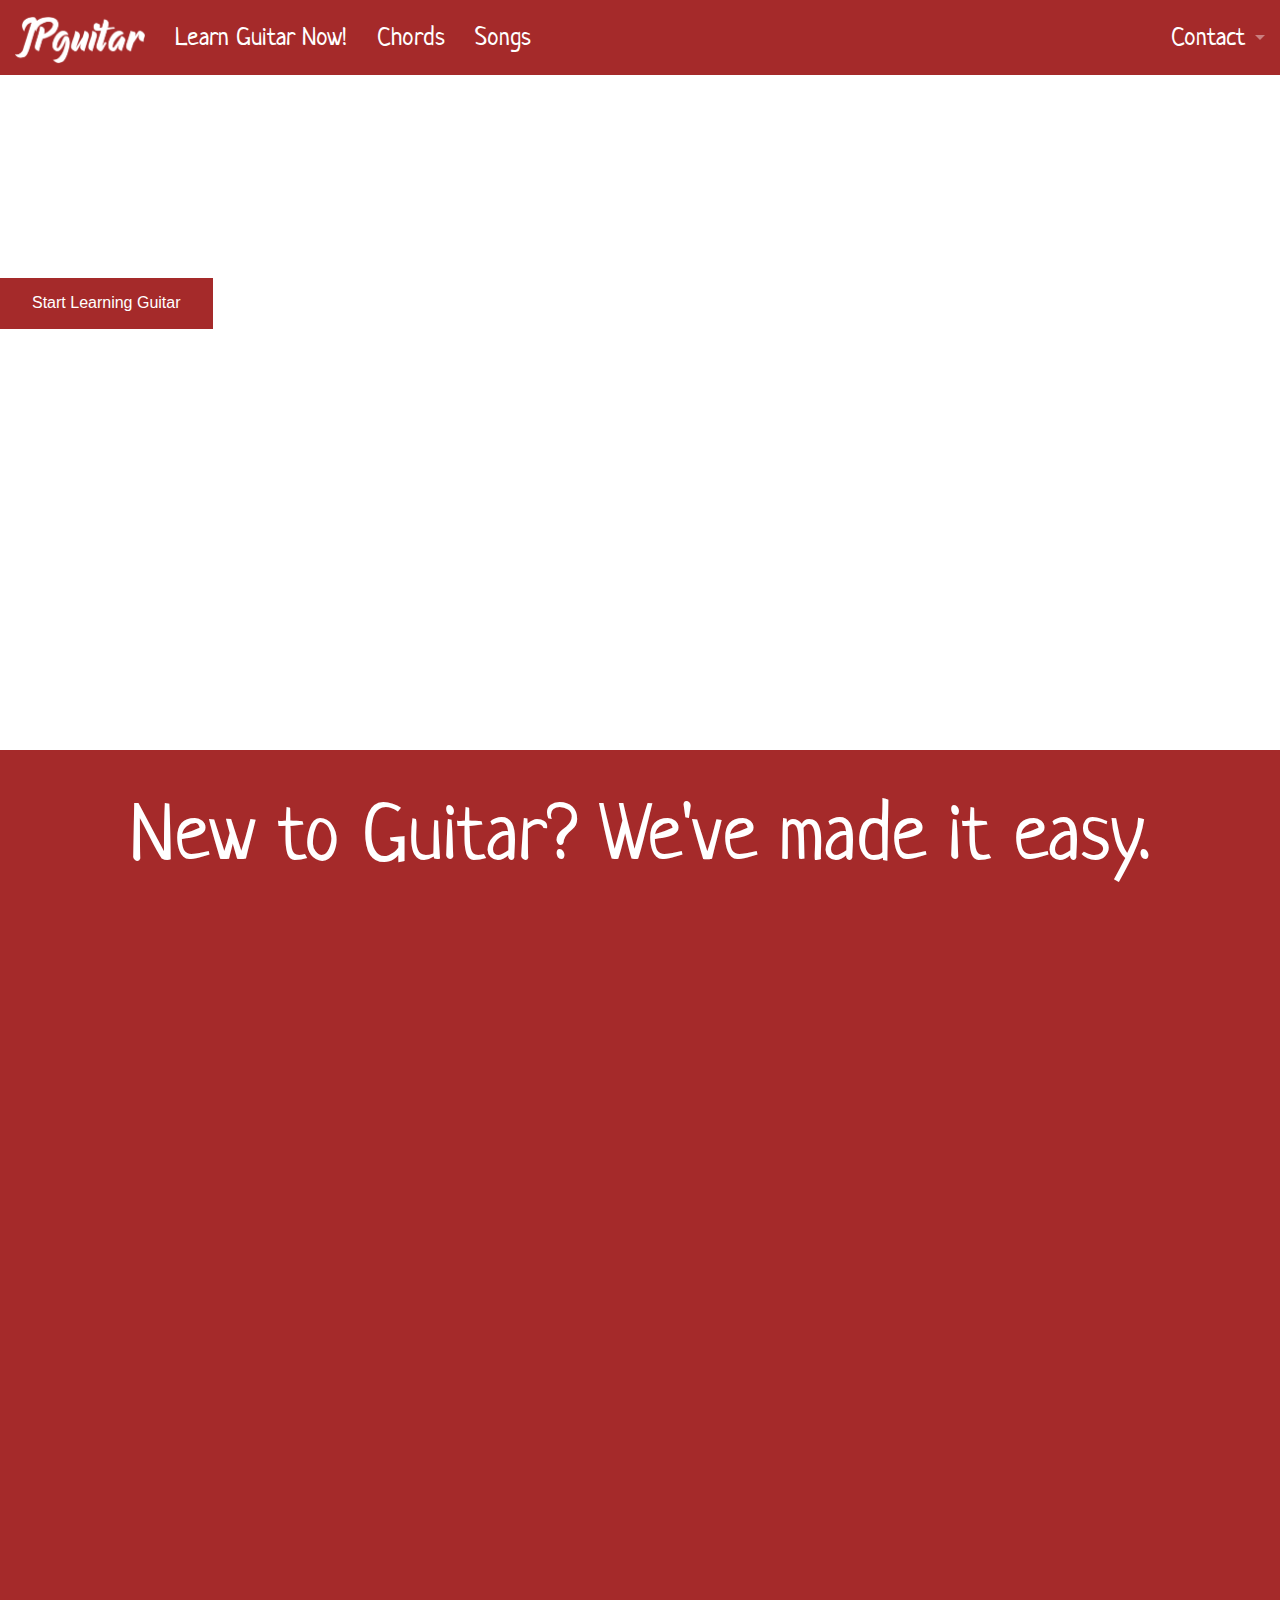
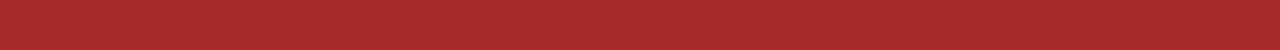
==== index.html @ 419f0e77 "New Changes to introduction page" ====
<html class="no-js" lang="en" dir="ltr" id="html">
   <head>

   <meta charset="utf-8" />
   <meta name="viewport" content="width=device-width, initial-scale=1.0" />

   <script src="js/vendor/modernizr.js"></script>
   <title>Learn Guitar!</title>
   <link href="https://fonts.googleapis.com/css?family=Amatic+SC|Neucha" rel="stylesheet">
   <link href="https://fonts.googleapis.com/css?family=Open+Sans" rel="stylesheet">

   <link rel="stylesheet" href="css/foundation.css" />
         <link rel="stylesheet" href="css/app.css">


</head>



<body id="body">

   <div id="bodyy">


      <div id="div3">

         <nav class="top-bar" data-topbar role="navigation" id="topbar1">
            <ul class="title-area">
               <li class="name">
                  <h1><a href="#" id="topleft"> <img  src="css/img/logo.png"> </a> </h1>
               </li>

               <li class="toggle-topbar menu-icon"><a href="#">
            
            <span></span></a></li>
            </ul>

            <section class="top-bar-section">
               <!-- Right Nav Section -->

               <ul class="right">
                  <li class="has-dropdown">
                     <a href="#" id="topbar1"> Contact </a>
                     <ul class="dropdown">
                        <li><a href="#">First link in dropdown</a></li>
                        <li><a href="#">Active link in dropdown</a></li>
                     </ul>
                  </li>
               </ul>


               <ul class="left">
                  <li class="toplink"><a href="#" id="topbar1" >Learn Guitar Now!</a></li>
                  <li><a href="#" id="topbar1">Chords</a></li>
                  <li><a href="#" id="topbar1">Songs</a></li>
                  <li><a href="#" id="topbar1"></a></li>

               </ul>
            </section>
         </nav>
      </div>

   </div>




   <div class="part1">
      
      <div id="learnmore" >
      <a  href="#guitarmadeasy" class="button" > Start Learning Guitar  </a>
            </div>

   </div>

   <div class="part2">
      
     
         
      <p class="p" id="guitarmadeasy">
      New to Guitar? We've made it easy.</p>
               

      
   </div>










   <script src="js/vendor/jquery.js"></script>
   <script src="js/foundation.min.js"></script>
   <script>
      $(document).foundation();
   </script>


</body>

</html>
---- css/app.css ----
html{
   scroll-behavior: smooth;
}

#body {

   /*   background-color: brown;*/
   /*   background-image:url("img/1.JPG");*/
   /*   background-size:cover;*/
}

#div1 {
   margin-top: 310px;
   margin-bottom: 200px;

}

#div2 {
   margin-top: 60px;
}

.div1 {}

.p {
   font-size: 500%;
   margin-left: 10%;
   margin-right: 10%;
   font-family: 'Neucha', cursive;
   text-align: center;
   color: white;
 

}


.p2 {
   font-size: 200%;
}

#topbar1 {
   /*   background-color:#600505;*/
   background-color: brown;
   font-family: 'Neucha', cursive;
   font-size: 160%;
   
}

#topbar1 a:hover{
   color:#ffd60a;
   transition-duration:0.3s;
}

.name {
   width: 160px;

   position: relative;
   bottom: 5;
}



#div3 {
   padding-bottom: 15px;
   padding-top: 15px;
   background-color: brown;

}


#img1 {
   margin-left: auto;
   margin-right: auto;
}

.part1 {
   background-image: url("img/1.JPG");
   height: 75%;
   width: 100%;
   background-size: cover;
   background-position: 0 -100;
}

.part2 {
   background-color: brown;
   height: 100%;
}

#newtoguitar{
     position: relative;
   top: 20%;
   
}

#guitarmadeasy{
   position:relative;
   top:2%;
}

#learnmore{
  
   position:relative;
   top:30%;
   margin-left:auto
   
   
   
}


.button{
   background-color:brown;
   transition-duration:0.3s;
   
   
   

   
}


/*
.button{
   -webkit-transition-duration: 0.3s;
  transition-duration: 0.4s;
   background-color:darkred;
   border-radius:200px;
   font-family: 'Neucha', cursive;
   font-size:150%;
   color:white;
   
}
.button:hover{
   background-color:black;
}
*/
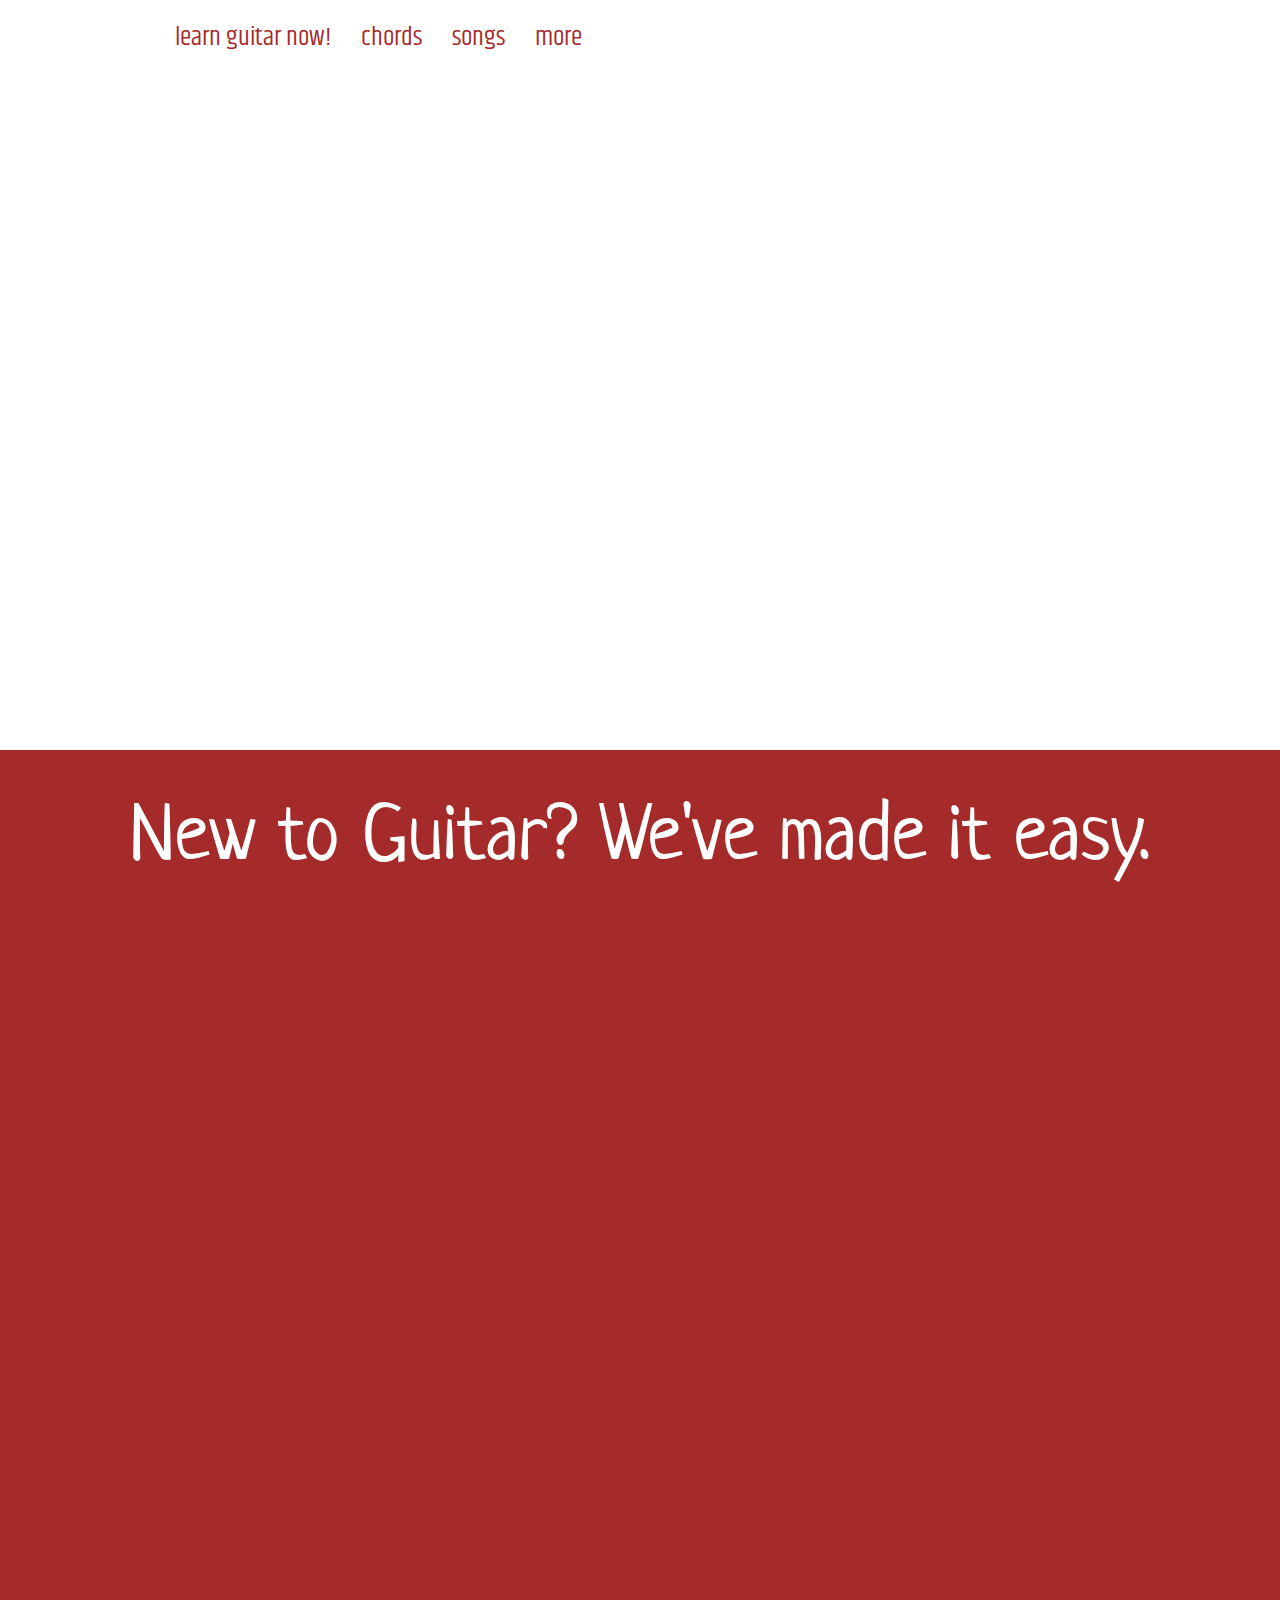
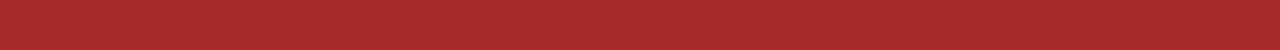
==== commit 54c3c97f: "Other New Changes to Introduction" ====
--- a/index.html
+++ b/index.html
@@ -11,7 +11,11 @@
 
    <link rel="stylesheet" href="css/foundation.css" />
          <link rel="stylesheet" href="css/app.css">
-
+       
+       <link href="https://fonts.googleapis.com/css?family=Righteous" rel="stylesheet">
+<link href="https://fonts.googleapis.com/css?family=Quattrocento+Sans" rel="stylesheet">
+       
+       <link href="https://fonts.googleapis.com/css?family=Khand" rel="stylesheet">
 
 </head>
 
@@ -38,22 +42,30 @@
             <section class="top-bar-section">
                <!-- Right Nav Section -->
 
+<!--
                <ul class="right">
                   <li class="has-dropdown">
-                     <a href="#" id="topbar1"> Contact </a>
+                     <a href="#" id="topbar1"> contact </a>
                      <ul class="dropdown">
                         <li><a href="#">First link in dropdown</a></li>
                         <li><a href="#">Active link in dropdown</a></li>
                      </ul>
                   </li>
                </ul>
+-->
 
 
                <ul class="left">
-                  <li class="toplink"><a href="#" id="topbar1" >Learn Guitar Now!</a></li>
-                  <li><a href="#" id="topbar1">Chords</a></li>
-                  <li><a href="#" id="topbar1">Songs</a></li>
-                  <li><a href="#" id="topbar1"></a></li>
+                  <li class="toplink"><a href="#" id="topbar1" >learn guitar now!</a></li>
+                  <li><a href="#" id="topbar1">chords</a></li>
+                  <li><a href="#" id="topbar1">songs</a></li>
+                   
+                  <li class="has-dropdown"><a href="#" id="topbar1"> more</a>
+                    <ul class="dropdown">
+                      <li><a href="#"> </a> </li>
+                      </ul>
+                   
+                   </li>
 
                </ul>
             </section>
@@ -68,8 +80,15 @@
    <div class="part1">
       
       <div id="learnmore" >
-      <a  href="#guitarmadeasy" class="button" > Start Learning Guitar  </a>
+          
+      <a  href="#guitarmadeasy" class="learningguitar" class="button" >       </a>
             </div>
+       
+    
+       
+       <div class="logo1">
+       <img src="css/img/logo.png">
+       </div>
 
    </div>
 
--- a/css/app.css
+++ b/css/app.css
@@ -1,4 +1,4 @@
-html{
+                                                                                                                                    html{
    scroll-behavior: smooth;
 }
 
@@ -39,10 +39,16 @@
 
 #topbar1 {
    /*   background-color:#600505;*/
-   background-color: brown;
-   font-family: 'Neucha', cursive;
+   background-color: white;
+/*   font-family: 'Neucha', cursive;*/
+/*    font-family: 'Righteous', cursive;*/
+/*    font-family: 'Righteous', cursive;*/
+/*    font-family: 'Quattrocento Sans', sans-serif;*/
+    font-family: 'Khand', sans-serif;
+    
    font-size: 160%;
-   
+    color:brown;
+   /* Michael was here */
 }
 
 #topbar1 a:hover{
@@ -62,7 +68,7 @@
 #div3 {
    padding-bottom: 15px;
    padding-top: 15px;
-   background-color: brown;
+   background-color: white;
 
 }
 
@@ -73,11 +79,11 @@
 }
 
 .part1 {
-   background-image: url("img/1.JPG");
+   background-image: url("img/IMG_6360.JPG");
    height: 75%;
    width: 100%;
    background-size: cover;
-   background-position: 0 -100;
+   background-position: 0 -200;
 }
 
 .part2 {
@@ -100,22 +106,27 @@
   
    position:relative;
    top:30%;
-   margin-left:auto
-   
-   
-   
+   margin-left:auto  
 }
 
 
 .button{
    background-color:brown;
    transition-duration:0.3s;
-   
-   
-   
+   }
 
-   
+.logo1{
+    width:30%;
+    margin-left:auto;
+    margin-right:auto;
+    position:relative;
+    top:20%;    
 }
+
+.part1{
+    background-color
+}
+    
 
 
 /*
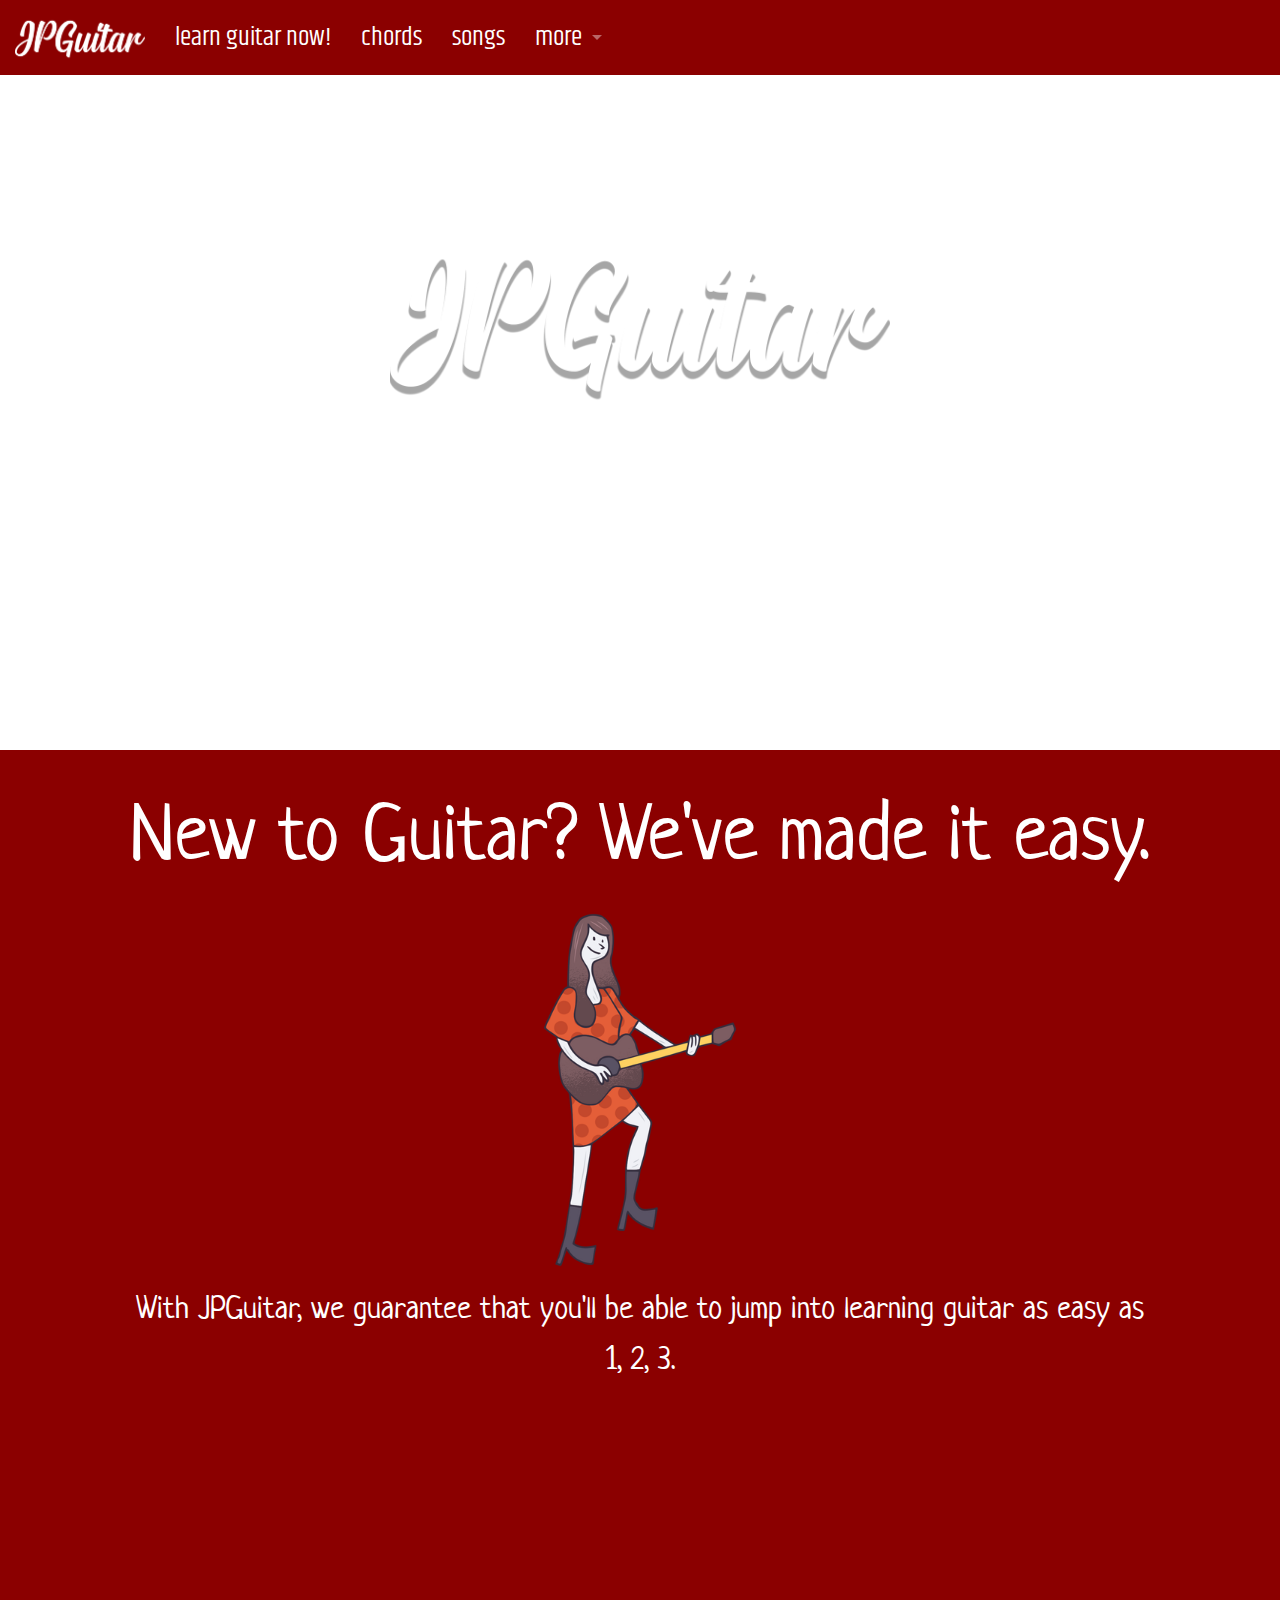
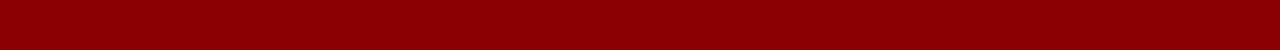
==== commit e92e498d: "More New Changes to Introduction" ====
--- a/index.html
+++ b/index.html
@@ -13,6 +13,7 @@
          <link rel="stylesheet" href="css/app.css">
        
        <link href="https://fonts.googleapis.com/css?family=Righteous" rel="stylesheet">
+       
 <link href="https://fonts.googleapis.com/css?family=Quattrocento+Sans" rel="stylesheet">
        
        <link href="https://fonts.googleapis.com/css?family=Khand" rel="stylesheet">
@@ -31,7 +32,7 @@
          <nav class="top-bar" data-topbar role="navigation" id="topbar1">
             <ul class="title-area">
                <li class="name">
-                  <h1><a href="#" id="topleft"> <img  src="css/img/logo.png"> </a> </h1>
+                  <h1><a href="#" id="topleft"> <img  src="css/img/logo2.png"> </a> </h1>
                </li>
 
                <li class="toggle-topbar menu-icon"><a href="#">
@@ -81,13 +82,11 @@
       
       <div id="learnmore" >
           
-      <a  href="#guitarmadeasy" class="learningguitar" class="button" >       </a>
-            </div>
-       
-    
+      <a  href="#guitarmadeasy" class="learningguitar" class="button" >    </a>
+            </div> 
        
        <div class="logo1">
-       <img src="css/img/logo.png">
+       <img src="css/img/logo-shadow.png">
        </div>
 
    </div>
@@ -98,9 +97,10 @@
          
       <p class="p" id="guitarmadeasy">
       New to Guitar? We've made it easy.</p>
+       
+      <img id="cartoonguitar"  src="css/img/cartoonguitar.png">
                
-
-      
+      <p class="p2"> With JPGuitar, we guarantee that you'll be able to jump into learning guitar as easy as 1, 2, 3. </p>
    </div>
 
 
--- a/css/app.css
+++ b/css/app.css
@@ -1,4 +1,4 @@
-                                                                                                                                    html{
+html{
    scroll-behavior: smooth;
 }
 
@@ -35,11 +35,17 @@
 
 .p2 {
    font-size: 200%;
+    margin-left:10%;
+    margin-right:10%;
+    text-align:center;
+    font-family:'Neucha', cursive;
+    color:white;
+    
 }
 
 #topbar1 {
    /*   background-color:#600505;*/
-   background-color: white;
+   background-color: darkred;
 /*   font-family: 'Neucha', cursive;*/
 /*    font-family: 'Righteous', cursive;*/
 /*    font-family: 'Righteous', cursive;*/
@@ -47,7 +53,7 @@
     font-family: 'Khand', sans-serif;
     
    font-size: 160%;
-    color:brown;
+    color:white;
    /* Michael was here */
 }
 
@@ -68,7 +74,7 @@
 #div3 {
    padding-bottom: 15px;
    padding-top: 15px;
-   background-color: white;
+   background-color: darkred;
 
 }
 
@@ -86,8 +92,8 @@
    background-position: 0 -200;
 }
 
-.part2 {
-   background-color: brown;
+.part2 {    
+   background-color: darkred;
    height: 100%;
 }
 
@@ -116,17 +122,18 @@
    }
 
 .logo1{
-    width:30%;
+    width:500px;
     margin-left:auto;
     margin-right:auto;
     position:relative;
     top:20%;    
 }
 
-.part1{
-    background-color
-}
-    
+#cartoonguitar{
+    width:30%;
+    display:block;
+    margin-left:auto;
+    margin-right:auto;
 
 
 /*
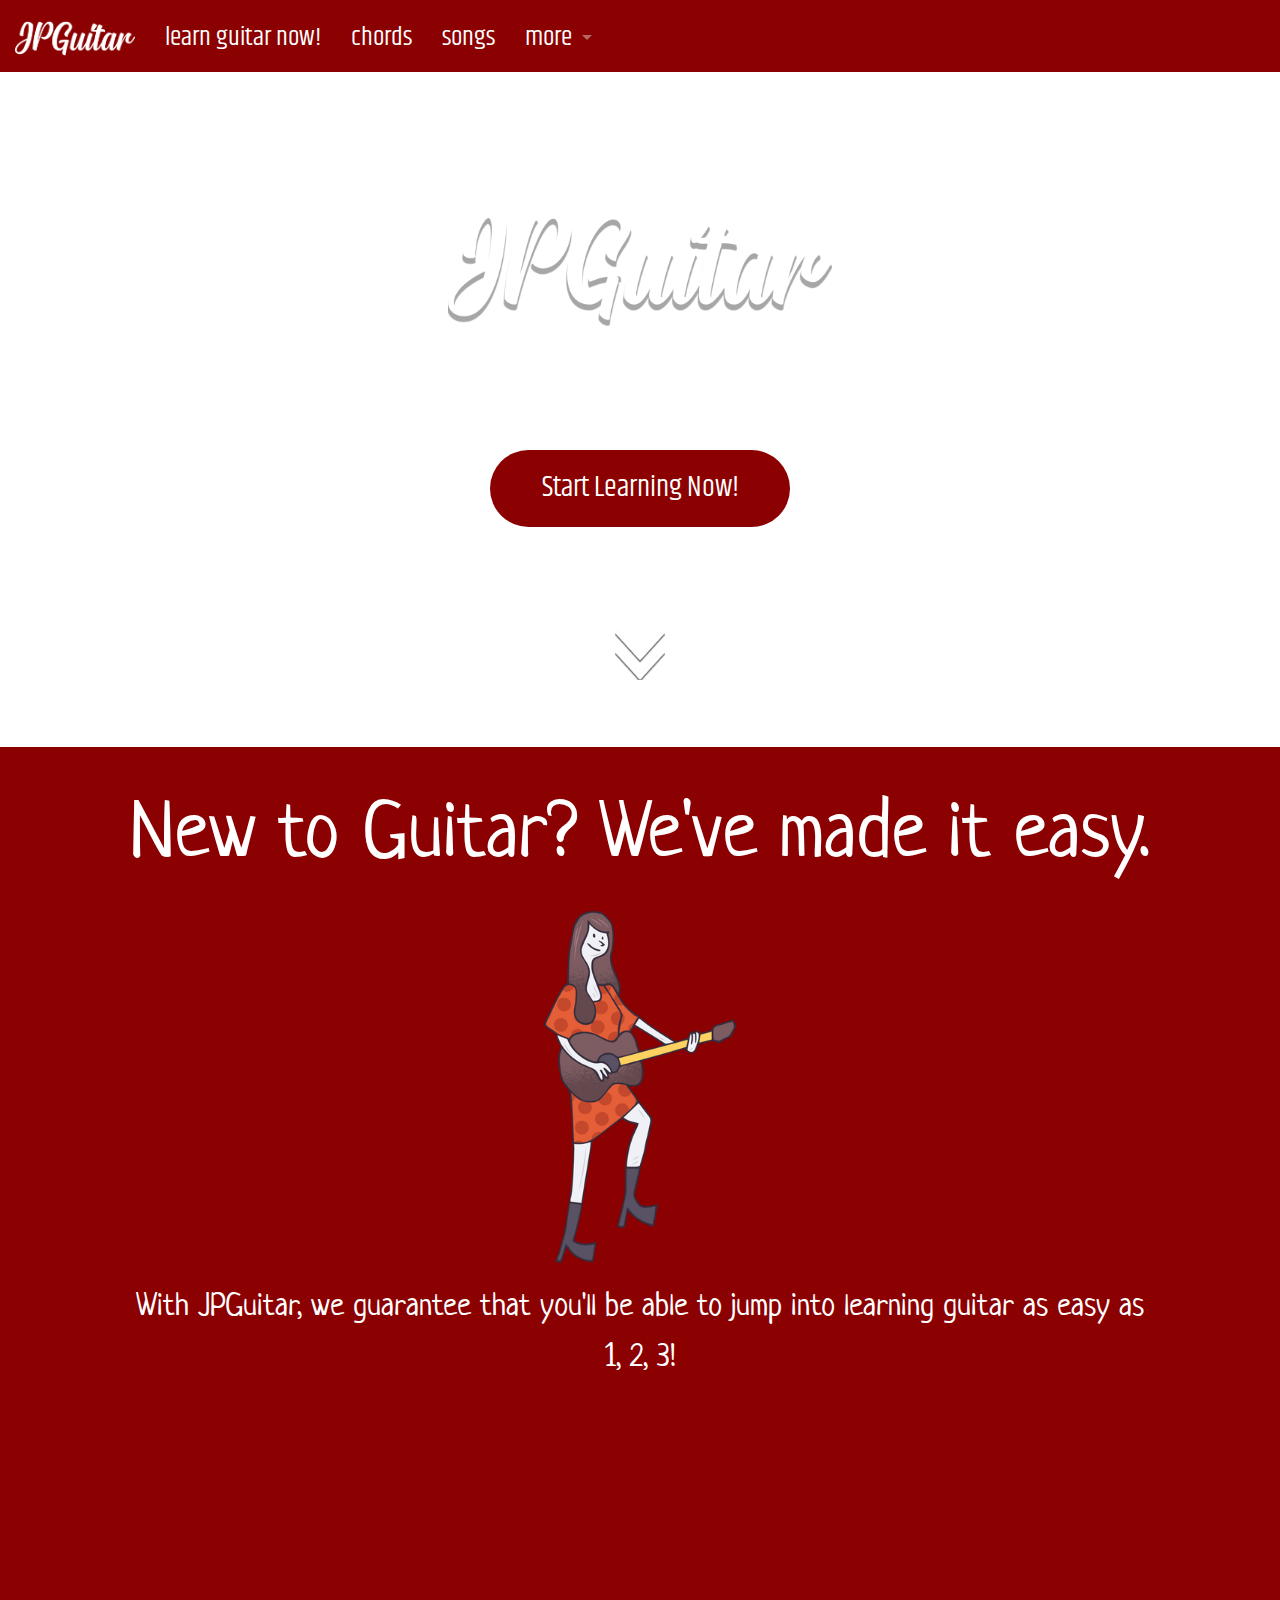
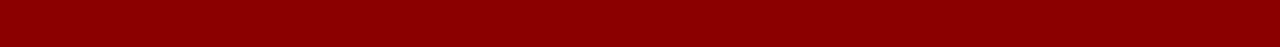
==== commit f7a75a16: "Added nice button. Broken Mobile." ====
--- a/index.html
+++ b/index.html
@@ -32,7 +32,7 @@
          <nav class="top-bar" data-topbar role="navigation" id="topbar1">
             <ul class="title-area">
                <li class="name">
-                  <h1><a href="#" id="topleft"> <img  src="css/img/logo2.png"> </a> </h1>
+                  <h1><a href="#" id="topleft"> <img src="css/img/logo2.png"> </a> </h1>
                </li>
 
                <li class="toggle-topbar menu-icon"><a href="#">
@@ -58,10 +58,10 @@
 
                <ul class="left">
                   <li class="toplink"><a href="#" id="topbar1" >learn guitar now!</a></li>
-                  <li><a href="#" id="topbar1">chords</a></li>
-                  <li><a href="#" id="topbar1">songs</a></li>
+                  <li class="toplink"> <a href="#" id="topbar1">chords</a></li>
+                  <li class="toplink"><a href="#" id="topbar1">songs</a></li>
                    
-                  <li class="has-dropdown"><a href="#" id="topbar1"> more</a>
+                  <li  class="has-dropdown" id="toplink" ><a href="#" id="topbar1"> more</a>
                     <ul class="dropdown">
                       <li><a href="#"> </a> </li>
                       </ul>
@@ -88,6 +88,13 @@
        <div class="logo1">
        <img src="css/img/logo-shadow.png">
        </div>
+      
+      <div> <a class="button" id="startlearning"> Start Learning Now! </a>
+         
+         <a href="#guitarmadeasy"> <img id="scroll" src="css/img/scrolldown.png"></a>
+      </div>
+      
+      
 
    </div>
 
@@ -100,7 +107,7 @@
        
       <img id="cartoonguitar"  src="css/img/cartoonguitar.png">
                
-      <p class="p2"> With JPGuitar, we guarantee that you'll be able to jump into learning guitar as easy as 1, 2, 3. </p>
+      <p class="p2"> With JPGuitar, we guarantee that you'll be able to jump into learning guitar  as easy as 1, 2, 3! </p>
    </div>
 
 
--- a/css/app.css
+++ b/css/app.css
@@ -54,7 +54,8 @@
     
    font-size: 160%;
     color:white;
-   /* Michael was here */
+   
+   
 }
 
 #topbar1 a:hover{
@@ -63,17 +64,19 @@
 }
 
 .name {
-   width: 160px;
-
+   width: 150px;
    position: relative;
-   bottom: 5;
+   max-width:100%;
+   height:auto;
+   
+   
 }
 
 
 
 #div3 {
    padding-bottom: 15px;
-   padding-top: 15px;
+   padding-top: 12px;
    background-color: darkred;
 
 }
@@ -116,17 +119,16 @@
 }
 
 
-.button{
-   background-color:brown;
-   transition-duration:0.3s;
-   }
+
 
 .logo1{
-    width:500px;
+    width:30%;
     margin-left:auto;
     margin-right:auto;
-    position:relative;
-    top:20%;    
+    position:absolute;
+    left:0;
+    right:0;
+    top:20%;
 }
 
 #cartoonguitar{
@@ -135,19 +137,57 @@
     margin-left:auto;
     margin-right:auto;
 
+}
 
-/*
+#scroll{
+   width:50;
+   position:absolute;
+   left:0;
+   right:0;
+   margin-left:auto;
+   margin-right:auto;
+   top:70%;
+}
 .button{
+   
+
    -webkit-transition-duration: 0.3s;
   transition-duration: 0.4s;
    background-color:darkred;
    border-radius:200px;
-   font-family: 'Neucha', cursive;
-   font-size:150%;
+   Font-family: 'Khand', sans-serif;
+   font-size:180%;
    color:white;
+   display:flex;
+   align-items:center;
+   justify-content:center;
+   margin-left:auto;
+   margin-right:auto;
+   width:300px;
+   position:absolute;
+   top:50%;
+   left:0;
+   right:0;
+   
    
 }
 .button:hover{
-   background-color:black;
+   background-color:brown;
 }
-*/
+
+
+#startlearning{
+
+}
+
+.toplink{
+   position:relative;
+   top:3;
+}
+
+#toplink{
+   position:relative;
+   top:3;
+   
+}
+
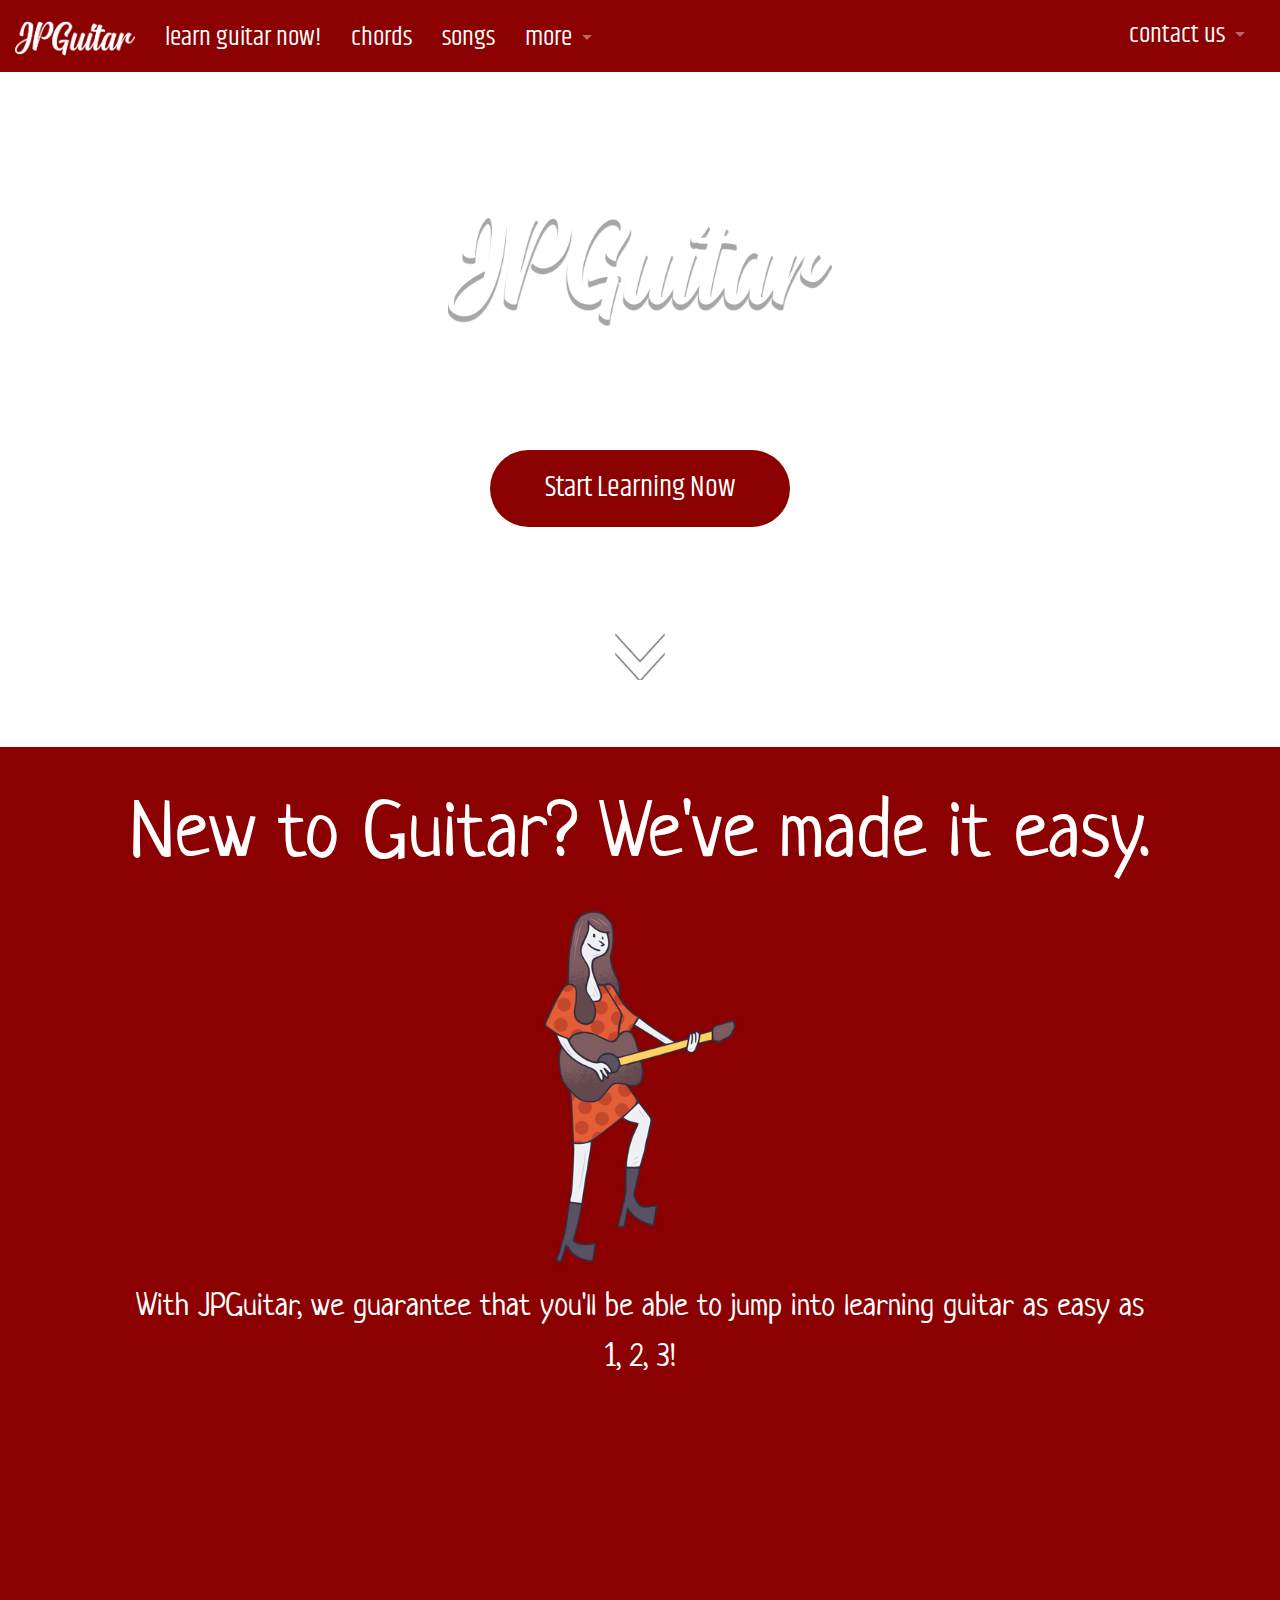
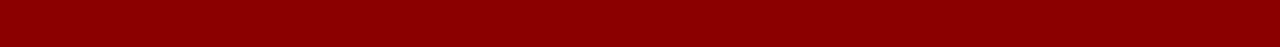
==== commit 2541c79b: "Added table of contents (beginning)" ====
--- a/index.html
+++ b/index.html
@@ -1,22 +1,22 @@
 <html class="no-js" lang="en" dir="ltr" id="html">
    <head>
 
-   <meta charset="utf-8" />
-   <meta name="viewport" content="width=device-width, initial-scale=1.0" />
+    <meta charset="utf-8" />
+    <meta name="viewport" content="width=device-width, initial-scale=1.0" />
 
-   <script src="js/vendor/modernizr.js"></script>
-   <title>Learn Guitar!</title>
-   <link href="https://fonts.googleapis.com/css?family=Amatic+SC|Neucha" rel="stylesheet">
-   <link href="https://fonts.googleapis.com/css?family=Open+Sans" rel="stylesheet">
+    <script src="js/vendor/modernizr.js"></script>
+    <title>Learn Guitar!</title>
+    <link href="https://fonts.googleapis.com/css?family=Amatic+SC|Neucha" rel="stylesheet">
+    <link href="https://fonts.googleapis.com/css?family=Open+Sans" rel="stylesheet">
 
-   <link rel="stylesheet" href="css/foundation.css" />
-         <link rel="stylesheet" href="css/app.css">
-       
-       <link href="https://fonts.googleapis.com/css?family=Righteous" rel="stylesheet">
-       
-<link href="https://fonts.googleapis.com/css?family=Quattrocento+Sans" rel="stylesheet">
-       
-       <link href="https://fonts.googleapis.com/css?family=Khand" rel="stylesheet">
+    <link rel="stylesheet" href="css/foundation.css" />
+    <link rel="stylesheet" href="css/app.css">
+
+    <link href="https://fonts.googleapis.com/css?family=Righteous" rel="stylesheet">
+
+    <link href="https://fonts.googleapis.com/css?family=Quattrocento+Sans" rel="stylesheet">
+
+    <link href="https://fonts.googleapis.com/css?family=Khand" rel="stylesheet">
 
 </head>
 
@@ -24,91 +24,89 @@
 
 <body id="body">
 
-   <div id="bodyy">
+    <div id="bodyy">
 
 
-      <div id="div3">
+        <div id="div3">
 
-         <nav class="top-bar" data-topbar role="navigation" id="topbar1">
-            <ul class="title-area">
-               <li class="name">
-                  <h1><a href="#" id="topleft"> <img src="css/img/logo2.png"> </a> </h1>
-               </li>
+            <nav class="top-bar" data-topbar role="navigation" id="topbar1">
+                <ul class="title-area">
+                    <li class="name">
+                        <h1><a href="index.html" id="topleft"> <img src="css/img/logo2.png"> </a> </h1>
+                    </li>
 
-               <li class="toggle-topbar menu-icon"><a href="#">
+                    <li class="toggle-topbar menu-icon"><a href="#">
             
             <span></span></a></li>
-            </ul>
+                </ul>
 
-            <section class="top-bar-section">
-               <!-- Right Nav Section -->
+                <section class="top-bar-section">
+                    <!-- Right Nav Section -->
 
-<!--
-               <ul class="right">
-                  <li class="has-dropdown">
-                     <a href="#" id="topbar1"> contact </a>
-                     <ul class="dropdown">
-                        <li><a href="#">First link in dropdown</a></li>
-                        <li><a href="#">Active link in dropdown</a></li>
-                     </ul>
-                  </li>
-               </ul>
--->
+                    <ul class="right">
+                        <li class="has-dropdown">
+                            <a href="#" id="topbar1"> contact us </a>
+                            <ul class="dropdown">
+                                <li id="dropdown1"><a href="#" id="dropdownlink">First link in dropdown</a></li>
+                                <li id="dropdown1"><a href="#" id="dropdownlink">Active link in dropdown</a></li>
+                            </ul>
+                        </li>
+                    </ul>
 
 
-               <ul class="left">
-                  <li class="toplink"><a href="#" id="topbar1" >learn guitar now!</a></li>
-                  <li class="toplink"> <a href="#" id="topbar1">chords</a></li>
-                  <li class="toplink"><a href="#" id="topbar1">songs</a></li>
-                   
-                  <li  class="has-dropdown" id="toplink" ><a href="#" id="topbar1"> more</a>
-                    <ul class="dropdown">
-                      <li><a href="#"> </a> </li>
-                      </ul>
-                   
-                   </li>
+                    <ul class="left">
+                        <li class="toplink"><a href="#" id="topbar1">learn guitar now!</a></li>
+                        <li class="toplink"> <a href="#" id="topbar1">chords</a></li>
+                        <li class="toplink"><a href="#" id="topbar1">songs</a></li>
 
-               </ul>
-            </section>
-         </nav>
-      </div>
+                        <li class="has-dropdown" id="toplink"><a href="#" id="topbar1"> more</a>
+                            <ul class="dropdown">
+                                <li><a href="#"> </a> </li>
+                            </ul>
 
-   </div>
+                        </li>
+
+                    </ul>
+                </section>
+            </nav>
+        </div>
+
+    </div>
 
 
 
 
-   <div class="part1">
-      
-      <div id="learnmore" >
-          
-      <a  href="#guitarmadeasy" class="learningguitar" class="button" >    </a>
-            </div> 
-       
-       <div class="logo1">
-       <img src="css/img/logo-shadow.png">
-       </div>
-      
-      <div> <a class="button" id="startlearning"> Start Learning Now! </a>
-         
-         <a href="#guitarmadeasy"> <img id="scroll" src="css/img/scrolldown.png"></a>
-      </div>
-      
-      
+    <div class="part1">
 
-   </div>
+        <div id="learnmore">
 
-   <div class="part2">
-      
-     
-         
-      <p class="p" id="guitarmadeasy">
-      New to Guitar? We've made it easy.</p>
-       
-      <img id="cartoonguitar"  src="css/img/cartoonguitar.png">
-               
-      <p class="p2"> With JPGuitar, we guarantee that you'll be able to jump into learning guitar  as easy as 1, 2, 3! </p>
-   </div>
+           
+        </div>
+
+        <div class="logo1">
+            <img href="#index.html" src="css/img/logo-shadow.png">
+        </div>
+
+        <div> <a href="tableofcontents.html" class="button" id="startlearning"> Start Learning Now </a>
+
+            <a href="#guitarmadeasy"> <img id="scroll" src="css/img/scrolldown.png"></a>
+        </div>
+
+
+
+    </div>
+
+    <div class="part2">
+
+
+
+        <p class="p" id="guitarmadeasy">
+            New to Guitar? We've made it easy.</p>
+
+        <img id="cartoonguitar" src="css/img/cartoonguitar.png">
+
+        <p class="p2"> With JPGuitar, we guarantee that you'll be able to jump into learning guitar as easy as 1, 2, 3! </p>
+    </div>
 
 
 
@@ -119,13 +117,18 @@
 
 
 
-   <script src="js/vendor/jquery.js"></script>
-   <script src="js/foundation.min.js"></script>
-   <script>
-      $(document).foundation();
-   </script>
+    <script src="js/vendor/jquery.js"></script>
+    <script src="js/foundation.min.js"></script>
+    <script>
+        $(document).foundation();
+    </script>
+    
+   
 
 
 </body>
+    
+    
+    
 
 </html>--- a/css/app.css
+++ b/css/app.css
@@ -1,193 +1,235 @@
-html{
-   scroll-behavior: smooth;
+/*index.html*/
+
+html {
+    scroll-behavior: smooth;
 }
 
 #body {
 
-   /*   background-color: brown;*/
-   /*   background-image:url("img/1.JPG");*/
-   /*   background-size:cover;*/
+    /*   background-color: brown;*/
+    /*   background-image:url("img/1.JPG");*/
+    /*   background-size:cover;*/
 }
 
 #div1 {
-   margin-top: 310px;
-   margin-bottom: 200px;
+    margin-top: 310px;
+    margin-bottom: 200px;
 
 }
 
 #div2 {
-   margin-top: 60px;
+    margin-top: 60px;
 }
 
 .div1 {}
 
 .p {
-   font-size: 500%;
-   margin-left: 10%;
-   margin-right: 10%;
-   font-family: 'Neucha', cursive;
-   text-align: center;
-   color: white;
- 
+    font-size: 500%;
+    margin-left: 10%;
+    margin-right: 10%;
+    font-family: 'Neucha', cursive;
+    text-align: center;
+    color: white;
+
 
 }
 
 
 .p2 {
-   font-size: 200%;
-    margin-left:10%;
-    margin-right:10%;
+    font-size: 200%;
+    margin-left: 10%;
+    margin-right: 10%;
+    text-align: center;
+    font-family: 'Neucha', cursive;
+    color: white;
+
+}
+
+#topbar1 {
+    /*   background-color:#600505;*/
+    background-color: darkred;
+    /*   font-family: 'Neucha', cursive;*/
+    /*    font-family: 'Righteous', cursive;*/
+    /*    font-family: 'Righteous', cursive;*/
+    /*    font-family: 'Quattrocento Sans', sans-serif;*/
+    font-family: 'Khand', sans-serif;
+
+    font-size: 160%;
+    color: white;
+
+}
+
+#topbar1 a:hover {
+    color: #ffd60a;
+    transition-duration: 0.3s;
+}
+
+.name {
+    width: 150px;
+    position: relative;
+    max-width: 100%;
+    height: auto;
+
+
+}
+
+
+
+#div3 {
+    padding-bottom: 15px;
+    padding-top: 12px;
+    background-color: darkred;
+
+}
+
+
+#img1 {
+    margin-left: auto;
+    margin-right: auto;
+}
+
+.part1 {
+    background-image: url("img/IMG_6360.JPG");
+    height: 75%;
+    width: 100%;
+    background-size: cover;
+    background-position: 0 -200;
+}
+
+.part2 {
+    background-color: darkred;
+    height: 100%;
+}
+
+#newtoguitar {
+    position: relative;
+    top: 20%;
+
+}
+
+#guitarmadeasy {
+    position: relative;
+    top: 2%;
+}
+
+#learnmore {
+
+    position: relative;
+    top: 30%;
+    margin-left: auto
+}
+
+
+
+
+.logo1 {
+    width: 30%;
+    margin-left: auto;
+    margin-right: auto;
+    position: absolute;
+    left: 0;
+    right: 0;
+    top: 20%;
+}
+
+#cartoonguitar {
+    width: 30%;
+    display: block;
+    margin-left: auto;
+    margin-right: auto;
+
+}
+
+#scroll {
+    width: 50;
+    position: absolute;
+    left: 0;
+    right: 0;
+    margin-left: auto;
+    margin-right: auto;
+    top: 70%;
+}
+
+.button {
+
+
+    -webkit-transition-duration: 0.3s;
+    transition-duration: 0.4s;
+    background-color: darkred;
+    border-radius: 200px;
+    Font-family: 'Khand', sans-serif;
+    font-size: 180%;
+    color: white;
+    display: flex;
+    align-items: center;
+    justify-content: center;
+    margin-left: auto;
+    margin-right: auto;
+    width: 300px;
+    position: absolute;
+    top: 50%;
+    left: 0;
+    right: 0;
+
+
+}
+
+.button:hover {
+    background-color: brown;
+}
+
+
+#startlearning {}
+
+.toplink {
+    position: relative;
+    top: 3;
+}
+
+#toplink {
+    position: relative;
+    top: 3;
+
+}
+
+.dropdown li {
+    width: 0;
+
+}
+
+#dropdownlink {
+    background-color: darkred;
+    font-family: 'Khand', sans-serif;
+    font-size: 20px;
+    position: relative;
+    left: 20px;
+}
+
+.right li {
+    right: 20px;
+}
+
+.dropdown li {
+    background-color: white;
+}
+
+#dropdown1 {
+    background-color: transparent;
+}
+
+
+/*table of contents*/
+
+.secondbar{
+    background-color:forestgreen;
+    font-size:30px;
     text-align:center;
-    font-family:'Neucha', cursive;
+    padding-top:5px;
+    padding-bottom:5px;
     color:white;
-    
-}
-
-#topbar1 {
-   /*   background-color:#600505;*/
-   background-color: darkred;
-/*   font-family: 'Neucha', cursive;*/
-/*    font-family: 'Righteous', cursive;*/
-/*    font-family: 'Righteous', cursive;*/
-/*    font-family: 'Quattrocento Sans', sans-serif;*/
-    font-family: 'Khand', sans-serif;
-    
-   font-size: 160%;
-    color:white;
-   
-   
-}
-
-#topbar1 a:hover{
-   color:#ffd60a;
-   transition-duration:0.3s;
-}
-
-.name {
-   width: 150px;
-   position: relative;
-   max-width:100%;
-   height:auto;
-   
-   
-}
-
-
-
-#div3 {
-   padding-bottom: 15px;
-   padding-top: 12px;
-   background-color: darkred;
-
-}
-
-
-#img1 {
-   margin-left: auto;
-   margin-right: auto;
-}
-
-.part1 {
-   background-image: url("img/IMG_6360.JPG");
-   height: 75%;
-   width: 100%;
-   background-size: cover;
-   background-position: 0 -200;
-}
-
-.part2 {    
-   background-color: darkred;
-   height: 100%;
-}
-
-#newtoguitar{
-     position: relative;
-   top: 20%;
-   
-}
-
-#guitarmadeasy{
-   position:relative;
-   top:2%;
-}
-
-#learnmore{
-  
-   position:relative;
-   top:30%;
-   margin-left:auto  
-}
-
-
-
-
-.logo1{
-    width:30%;
-    margin-left:auto;
-    margin-right:auto;
-    position:absolute;
-    left:0;
-    right:0;
-    top:20%;
-}
-
-#cartoonguitar{
-    width:30%;
-    display:block;
-    margin-left:auto;
-    margin-right:auto;
-
-}
-
-#scroll{
-   width:50;
-   position:absolute;
-   left:0;
-   right:0;
-   margin-left:auto;
-   margin-right:auto;
-   top:70%;
-}
-.button{
-   
-
-   -webkit-transition-duration: 0.3s;
-  transition-duration: 0.4s;
-   background-color:darkred;
-   border-radius:200px;
-   Font-family: 'Khand', sans-serif;
-   font-size:180%;
-   color:white;
-   display:flex;
-   align-items:center;
-   justify-content:center;
-   margin-left:auto;
-   margin-right:auto;
-   width:300px;
-   position:absolute;
-   top:50%;
-   left:0;
-   right:0;
-   
-   
-}
-.button:hover{
-   background-color:brown;
-}
-
-
-#startlearning{
-
-}
-
-.toplink{
-   position:relative;
-   top:3;
-}
-
-#toplink{
-   position:relative;
-   top:3;
-   
-}
-
+    font-family:'Khand', sans-serif;
+}
+
+
+
+
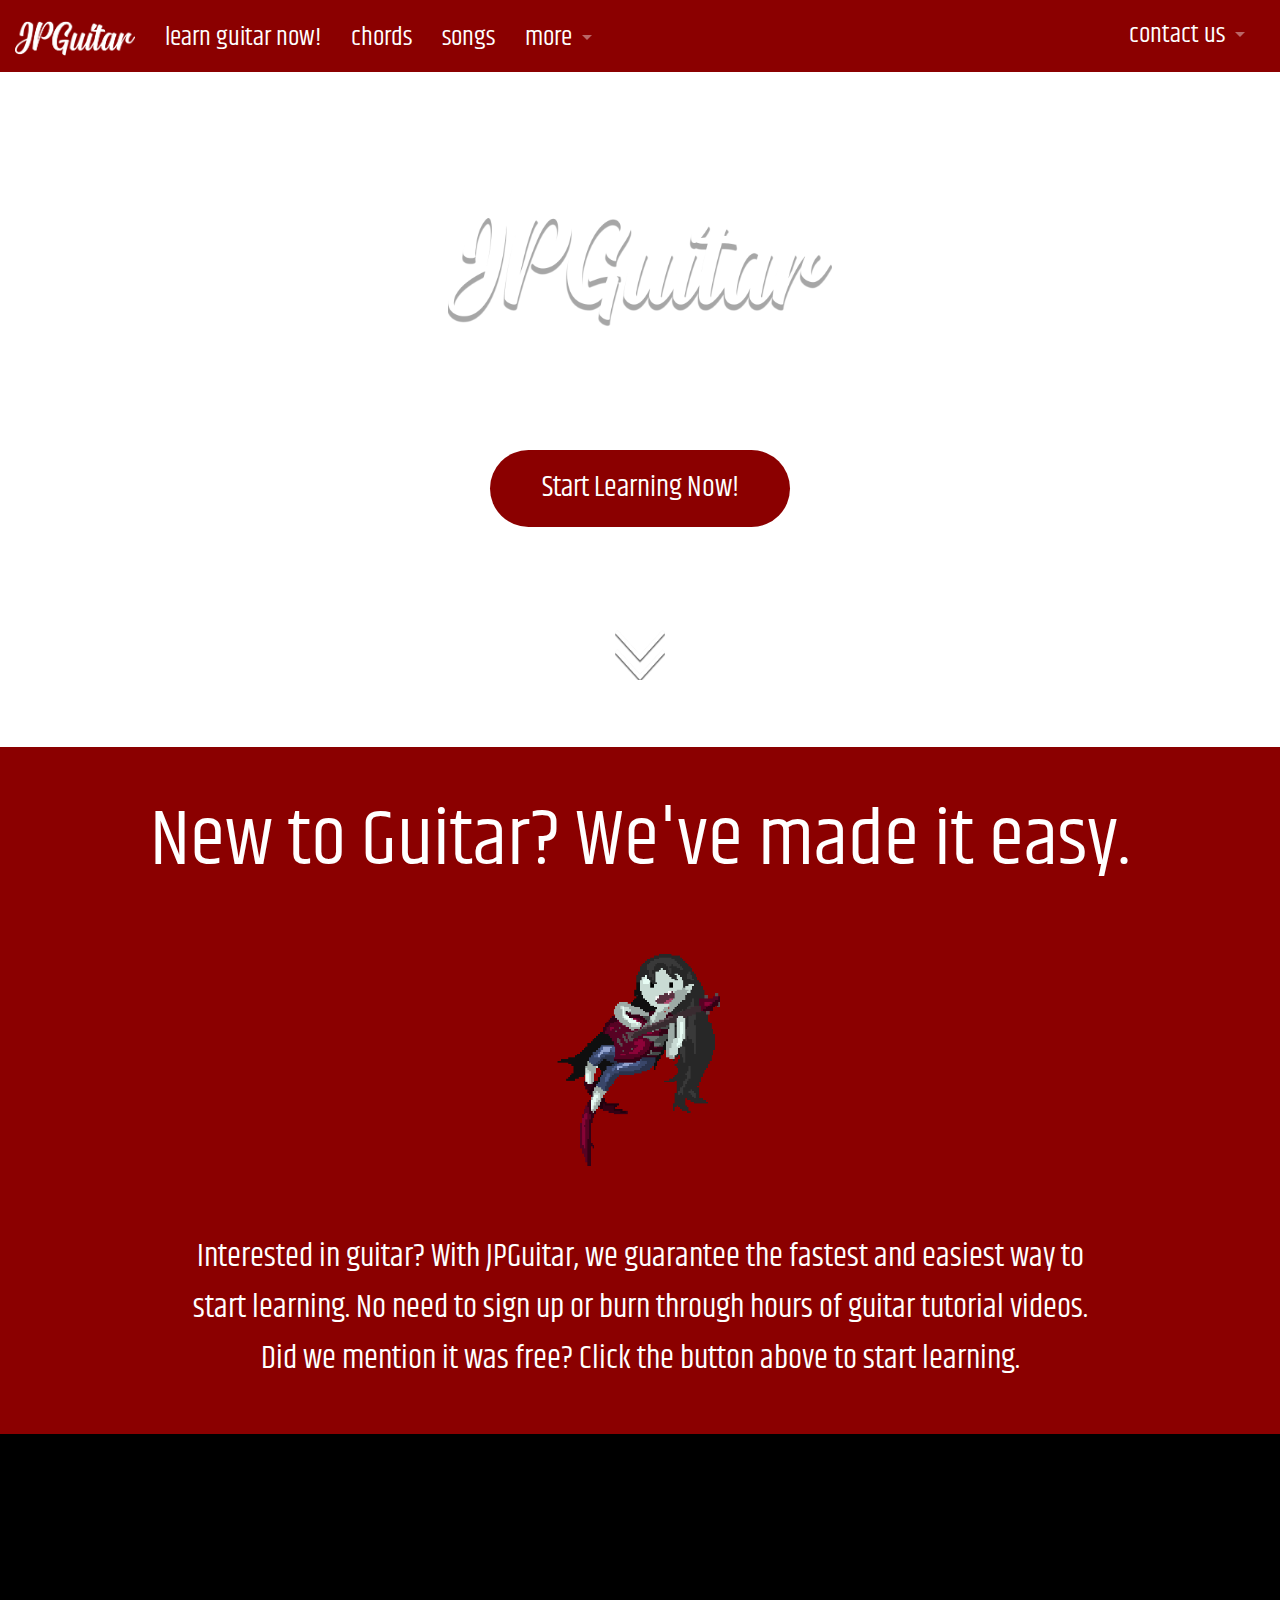
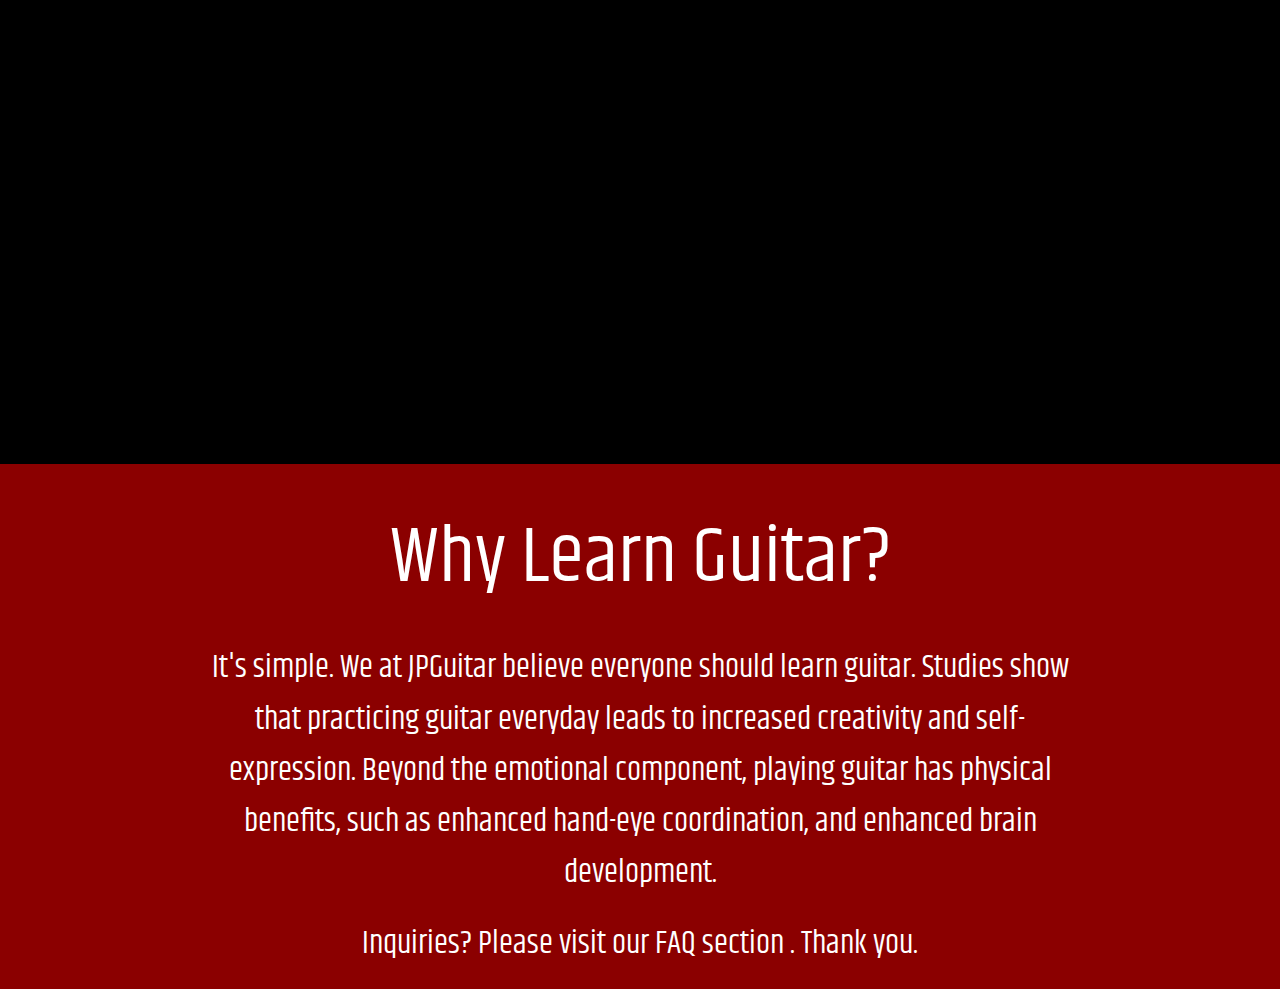
==== commit b5713041: "Finished Introduction Page and Table of contents page." ====
--- a/index.html
+++ b/index.html
@@ -1,22 +1,23 @@
 <html class="no-js" lang="en" dir="ltr" id="html">
-   <head>
 
-    <meta charset="utf-8" />
-    <meta name="viewport" content="width=device-width, initial-scale=1.0" />
+<head>
 
-    <script src="js/vendor/modernizr.js"></script>
-    <title>Learn Guitar!</title>
-    <link href="https://fonts.googleapis.com/css?family=Amatic+SC|Neucha" rel="stylesheet">
-    <link href="https://fonts.googleapis.com/css?family=Open+Sans" rel="stylesheet">
+   <meta charset="utf-8" />
+   <meta name="viewport" content="width=device-width, initial-scale=1.0" />
 
-    <link rel="stylesheet" href="css/foundation.css" />
-    <link rel="stylesheet" href="css/app.css">
+   <script src="js/vendor/modernizr.js"></script>
+   <title>Learn Guitar!</title>
+   <link href="https://fonts.googleapis.com/css?family=Amatic+SC|Neucha" rel="stylesheet">
+   <link href="https://fonts.googleapis.com/css?family=Open+Sans" rel="stylesheet">
 
-    <link href="https://fonts.googleapis.com/css?family=Righteous" rel="stylesheet">
+   <link rel="stylesheet" href="css/foundation.css" />
+   <link rel="stylesheet" href="css/app.css">
 
-    <link href="https://fonts.googleapis.com/css?family=Quattrocento+Sans" rel="stylesheet">
+   <link href="https://fonts.googleapis.com/css?family=Righteous" rel="stylesheet">
 
-    <link href="https://fonts.googleapis.com/css?family=Khand" rel="stylesheet">
+   <link href="https://fonts.googleapis.com/css?family=Quattrocento+Sans" rel="stylesheet">
+
+   <link href="https://fonts.googleapis.com/css?family=Khand" rel="stylesheet">
 
 </head>
 
@@ -24,89 +25,108 @@
 
 <body id="body">
 
-    <div id="bodyy">
+   <div id="bodyy">
 
 
-        <div id="div3">
+      <div id="div3">
 
-            <nav class="top-bar" data-topbar role="navigation" id="topbar1">
-                <ul class="title-area">
-                    <li class="name">
-                        <h1><a href="index.html" id="topleft"> <img src="css/img/logo2.png"> </a> </h1>
-                    </li>
+         <nav class="top-bar" data-topbar role="navigation" id="topbar1">
+            <ul class="title-area">
+               <li class="name">
+                  <h1><a href="index.html" id="topleft"> <img src="css/img/logo2.png"> </a> </h1>
+               </li>
 
-                    <li class="toggle-topbar menu-icon"><a href="#">
+               <li class="toggle-topbar menu-icon"><a href="#">
             
             <span></span></a></li>
-                </ul>
+            </ul>
 
-                <section class="top-bar-section">
-                    <!-- Right Nav Section -->
+            <section class="top-bar-section">
+               <!-- Right Nav Section -->
 
-                    <ul class="right">
-                        <li class="has-dropdown">
-                            <a href="#" id="topbar1"> contact us </a>
-                            <ul class="dropdown">
-                                <li id="dropdown1"><a href="#" id="dropdownlink">First link in dropdown</a></li>
-                                <li id="dropdown1"><a href="#" id="dropdownlink">Active link in dropdown</a></li>
-                            </ul>
-                        </li>
-                    </ul>
+               <ul class="right">
+                  <li class="has-dropdown">
+                     <a href="#" id="topbar1"> contact us </a>
+                     <ul class="dropdown">
+                        <li id="dropdown1"><a href="mailto:jgonza1427@gmail.com" id="dropdownlink">jgonza1427@gmail.com</a></li>
+                        <li id="dropdown1"><a href="https://www.instagram.com/jpguitarofficial/" id="dropdownlink">instagram</a></li>
+                     </ul>
+                  </li>
+               </ul>
 
 
-                    <ul class="left">
-                        <li class="toplink"><a href="#" id="topbar1">learn guitar now!</a></li>
-                        <li class="toplink"> <a href="#" id="topbar1">chords</a></li>
-                        <li class="toplink"><a href="#" id="topbar1">songs</a></li>
+               <ul class="left">
+                  <li class="toplink"><a href="#" id="topbar1">learn guitar now!</a></li>
+                  <li class="toplink"> <a href="#" id="topbar1">chords</a></li>
+                  <li class="toplink"><a href="#" id="topbar1">songs</a></li>
 
-                        <li class="has-dropdown" id="toplink"><a href="#" id="topbar1"> more</a>
-                            <ul class="dropdown">
-                                <li><a href="#"> </a> </li>
-                            </ul>
+                  <li class="has-dropdown" id="toplink"><a href="#" id="topbar1"> more</a>
+                     <ul class="dropdown">
+                        <li><a href="#"> </a> </li>
+                     </ul>
 
-                        </li>
+                  </li>
 
-                    </ul>
-                </section>
-            </nav>
-        </div>
+               </ul>
+            </section>
+         </nav>
+      </div>
 
-    </div>
+   </div>
 
 
 
 
-    <div class="part1">
+   <div class="part1">
 
-        <div id="learnmore">
+      <div id="learnmore">
 
-           
-        </div>
 
-        <div class="logo1">
-            <img href="#index.html" src="css/img/logo-shadow.png">
-        </div>
+      </div>
 
-        <div> <a href="tableofcontents.html" class="button" id="startlearning"> Start Learning Now </a>
+      <div class="logo1">
+         <img href="#index.html" src="css/img/logo-shadow.png">
+      </div>
 
-            <a href="#guitarmadeasy"> <img id="scroll" src="css/img/scrolldown.png"></a>
-        </div>
+      <div> <a href="tableofcontents.html" class="button" id="startlearning"> Start Learning Now! </a>
+
+         <a href="#guitarmadeasy"> <img id="scroll" src="css/img/scrolldown.png"></a>
+      </div>
 
 
 
-    </div>
+   </div>
 
-    <div class="part2">
+   <div class="part2">
 
+      <p class="p" id="guitarmadeasy">
+         New to Guitar? We've made it easy.</p>
 
+      <img id="cartoonguitar" src="css/img/giphy.gif">
 
-        <p class="p" id="guitarmadeasy">
-            New to Guitar? We've made it easy.</p>
+      <p class="p2" id="sentence1"> Interested in guitar? With JPGuitar, we guarantee the fastest and easiest way to start learning. No need to sign up or burn through hours of guitar tutorial videos. Did we mention it was free? Click the button above to start learning. </p>
 
-        <img id="cartoonguitar" src="css/img/cartoonguitar.png">
+   </div>
+   
+   <div class="part3">
+      
+   </div>
+   
+   
+   <div class="part4">
+      <p class="p" id="whylearn"> Why Learn Guitar? </p>
+      <p class="p2"> It's simple. We at JPGuitar believe everyone should learn guitar. Studies show that practicing guitar everyday leads to increased creativity and self-expression. Beyond the emotional component, playing guitar has physical benefits, such as enhanced hand-eye coordination, and enhanced brain development. </p>
+      
+      
+   
+   </div>
 
-        <p class="p2"> With JPGuitar, we guarantee that you'll be able to jump into learning guitar as easy as 1, 2, 3! </p>
-    </div>
+   <div class="part5"> 
+      
+      <p class="p2"> Inquiries? Please visit our FAQ section . Thank you.</p>
+   
+   
+   </div>
 
 
 
@@ -114,21 +134,19 @@
 
 
 
+   <script src="js/vendor/jquery.js"></script>
+   <script src="js/foundation.min.js"></script>
+   <script>
+      $(document).foundation();
+
+   </script>
 
 
 
-    <script src="js/vendor/jquery.js"></script>
-    <script src="js/foundation.min.js"></script>
-    <script>
-        $(document).foundation();
-    </script>
-    
-   
+
+</body>
 
 
-</body>
-    
-    
-    
 
-</html>+
+</html>
--- a/css/app.css
+++ b/css/app.css
@@ -1,74 +1,72 @@
 /*index.html*/
 
 html {
-    scroll-behavior: smooth;
+   scroll-behavior: smooth;
 }
 
 #body {
 
-    /*   background-color: brown;*/
-    /*   background-image:url("img/1.JPG");*/
-    /*   background-size:cover;*/
-}
-
-#div1 {
-    margin-top: 310px;
-    margin-bottom: 200px;
-
-}
-
-#div2 {
-    margin-top: 60px;
-}
-
-.div1 {}
+
+}
+
+
+
 
 .p {
-    font-size: 500%;
-    margin-left: 10%;
-    margin-right: 10%;
-    font-family: 'Neucha', cursive;
-    text-align: center;
-    color: white;
-
-
+   font-size: 500%;
+   margin-left: 10%;
+   margin-right: 10%;
+   font-family: 'Khand', cursive;
+   text-align: center;
+   color: white;
+   
 }
 
 
 .p2 {
-    font-size: 200%;
-    margin-left: 10%;
-    margin-right: 10%;
-    text-align: center;
-    font-family: 'Neucha', cursive;
-    color: white;
-
-}
+   font-size: 200%;
+   margin-left: 15%;
+   margin-right: 15%;
+   text-align: center;
+   font-family: 'Khand', cursive;
+   color: white;
+   background-color:darkred;
+   position:relative;
+   
+
+}
+
+#sentence1{
+      padding-top:50px;
+
+   
+}
+
 
 #topbar1 {
-    /*   background-color:#600505;*/
-    background-color: darkred;
-    /*   font-family: 'Neucha', cursive;*/
-    /*    font-family: 'Righteous', cursive;*/
-    /*    font-family: 'Righteous', cursive;*/
-    /*    font-family: 'Quattrocento Sans', sans-serif;*/
-    font-family: 'Khand', sans-serif;
-
-    font-size: 160%;
-    color: white;
+   /*   background-color:#600505;*/
+   background-color: darkred;
+   /*   font-family: 'Neucha', cursive;*/
+   /*    font-family: 'Righteous', cursive;*/
+   /*    font-family: 'Righteous', cursive;*/
+   /*    font-family: 'Quattrocento Sans', sans-serif;*/
+   font-family: 'Khand', sans-serif;
+
+   font-size: 160%;
+   color: white;
 
 }
 
 #topbar1 a:hover {
-    color: #ffd60a;
-    transition-duration: 0.3s;
+   color: #ffd60a;
+   transition-duration: 0.3s;
 }
 
 .name {
-    width: 150px;
-    position: relative;
-    max-width: 100%;
-    height: auto;
+   width: 150px;
+   position: relative;
+   max-width: 100%;
+   height: auto;
 
 
 }
@@ -76,160 +74,350 @@
 
 
 #div3 {
-    padding-bottom: 15px;
-    padding-top: 12px;
-    background-color: darkred;
+   padding-bottom: 15px;
+   padding-top: 12px;
+   background-color: darkred;
+/*
+   position:fixed;
+   width:100%;
+   z-index:1;
+   
+*/
 
 }
 
 
 #img1 {
-    margin-left: auto;
-    margin-right: auto;
+   margin-left: auto;
+   margin-right: auto;
 }
 
 .part1 {
-    background-image: url("img/IMG_6360.JPG");
-    height: 75%;
-    width: 100%;
-    background-size: cover;
-    background-position: 0 -200;
+   background-image: url("img/IMG_6360.JPG");
+   height: 75%;
+   width: 100%;
+   background-size: cover;
+   background-position: 0 -200;
+   background-attachment: fixed;
+  
+   
 }
 
 .part2 {
-    background-color: darkred;
-    height: 100%;
-}
+   background-color: darkred;
+   padding-top:30px;
+   overflow:hidden;
+   padding-bottom:30px;
+   
+   
+}
+
+.part3{
+      background-color:black;
+
+   background-image:url(img/IMG_6268%20.JPG);
+   background-size:cover;
+   background-attachment:fixed;
+   background-position: 0 -00;
+   height:70%;
+   overflow:hidden;
+   
+}
+
+.part4{
+   background-color:darkred;
+   overflow:hidden;
+
+   
+}
+
+
+.part5{
+   background-color:darkred;
+   overflow:hidden;
+
+   
+}
+#whylearn{
+   padding-top:30px;
+
+}
+
 
 #newtoguitar {
-    position: relative;
-    top: 20%;
+   position: relative;
+   top: 20%;
 
 }
 
 #guitarmadeasy {
-    position: relative;
-    top: 2%;
+   position: relative;
+   top: 2%;
 }
 
 #learnmore {
 
-    position: relative;
-    top: 30%;
-    margin-left: auto
+   position: relative;
+   top: 30%;
+   margin-left: auto
 }
 
 
 
 
 .logo1 {
-    width: 30%;
-    margin-left: auto;
-    margin-right: auto;
-    position: absolute;
-    left: 0;
-    right: 0;
-    top: 20%;
+   width: 30%;
+   margin-left: auto;
+   margin-right: auto;
+   position: absolute;
+   left: 0;
+   right: 0;
+   top: 20%;
 }
 
 #cartoonguitar {
-    width: 30%;
-    display: block;
-    margin-left: auto;
-    margin-right: auto;
+   width: 13%;
+   display: block;
+   margin-left: auto;
+   margin-right: auto;
 
 }
 
 #scroll {
-    width: 50;
-    position: absolute;
-    left: 0;
-    right: 0;
-    margin-left: auto;
-    margin-right: auto;
-    top: 70%;
+   width: 50;
+   position: absolute;
+   left: 0;
+   right: 0;
+   margin-left: auto;
+   margin-right: auto;
+   top: 70%;
+   transition: all 0.3s;
+
+}
+
+#scroll:hover{
+   width:60;
+   transition: all 0.3s;
 }
 
 .button {
 
 
-    -webkit-transition-duration: 0.3s;
-    transition-duration: 0.4s;
-    background-color: darkred;
-    border-radius: 200px;
-    Font-family: 'Khand', sans-serif;
-    font-size: 180%;
-    color: white;
-    display: flex;
-    align-items: center;
-    justify-content: center;
-    margin-left: auto;
-    margin-right: auto;
-    width: 300px;
-    position: absolute;
-    top: 50%;
-    left: 0;
-    right: 0;
+   background-color: darkred;
+   border-radius: 200px;
+   Font-family: 'Khand', sans-serif;
+   font-size: 180%;
+   color: white;
+   display: flex;
+   align-items: center;
+   justify-content: center;
+   margin-left: auto;
+   margin-right: auto;
+   width: 300px;
+   position: absolute;
+   top: 50%;
+   left: 0;
+   right: 0;
+   transition: all  0.6s;
+   
+
+
 
 
 }
 
 .button:hover {
-    background-color: brown;
+   background-color: orangered;
+   width: 330px;
+   transition-duration:1s;
+   transition: all 0.6s;
 }
 
 
 #startlearning {}
 
 .toplink {
-    position: relative;
-    top: 3;
+   position: relative;
+   top: 3;
 }
 
 #toplink {
-    position: relative;
-    top: 3;
+   position: relative;
+   top: 3;
 
 }
 
 .dropdown li {
-    width: 0;
+   width: 0;
 
 }
 
 #dropdownlink {
-    background-color: darkred;
-    font-family: 'Khand', sans-serif;
-    font-size: 20px;
-    position: relative;
-    left: 20px;
+   background-color: darkred;
+   font-family: 'Khand', sans-serif;
+   font-size: 20px;
+   position: relative;
+   left: 20px;
 }
 
 .right li {
-    right: 20px;
+   right: 20px;
 }
 
 .dropdown li {
-    background-color: white;
+   background-color: white;
 }
 
 #dropdown1 {
-    background-color: transparent;
+   background-color: transparent;
 }
 
 
 /*table of contents*/
 
-.secondbar{
-    background-color:forestgreen;
-    font-size:30px;
-    text-align:center;
-    padding-top:5px;
-    padding-bottom:5px;
-    color:white;
-    font-family:'Khand', sans-serif;
-}
-
-
-
-
+.secondbar {
+   background-color: forestgreen;
+   font-size: 200%;
+   text-align: center;
+   padding-top: 5px;
+   padding-bottom: 5px;
+   color: white;
+   font-family: 'Khand', sans-serif;
+}
+
+
+
+.ptab {
+   text-align: center;
+   font-family: "Rubik", sans-serif;
+
+}
+
+#number {
+   font-size: 200px;
+   color: white;
+   -webkit-text-stroke-width: 8px;
+   -webkit-text-stroke-color: black;
+   position:relative;
+   top:50%;
+
+}
+
+#selectortitle{
+   color:white;
+   font-family:"Khand", sans-serif;
+   font-size:50;
+   position:relative;
+   top:5%;
+   background: rgba(0, 0, 0, 0.7);
+   border-radius:20px;
+   z-index:1;
+         transition-duration: 0.5s;
+
+
+}
+
+#selectorp{
+   
+   color:white;
+   font-family:"Khand", sans-serif;
+   font-size:200%;
+   position:relative;
+   bottom:100px;
+   width:105%;
+   overflow:hidden;
+   right:15px;
+   background: rgba(0, 0, 0, 0.7);
+      visibility:hidden;
+   transition-duration:0.5s;
+   opacity:0;
+   padding-top:50%;
+   padding-left:10%;
+   padding-right:10%;
+   margin-bottom:-10px;
+   height:100%;
+   
+   
+   
+   
+}
+
+
+
+
+#dtab1 {
+   height: 91vh;
+   background-image: url(img/guitarneck.JPG);
+   background-repeat: no-repeat;
+   background-size: 300%;
+   background-position: center;
+   transition-duration: 0.6s;
+
+}
+
+
+
+#dtab1:hover {
+   display:block;
+   visibility:visible;
+   background-size: 320%;
+   transition-duration: 0.6s;
+   cursor: pointer;
+   
+
+}
+
+#dtab2 {
+   height: 91vh;
+   background-image: url(img/learning2fixed%20.png);
+   background-repeat: no-repeat;
+   background-size: 300%;
+   background-position: center;
+   transition-duration: 0.6s;
+}
+
+#dtab2:hover {
+   background-size: 320%;
+   transition-duration: 0.6s;
+   cursor: pointer;
+
+}
+
+#dtab3 {
+   height: 91vh;
+   background-image: url(img/ismailguitarfixed%20.png);
+   background-repeat: no-repeat;
+   background-size: 300%;
+   background-position: center;
+   transition-duration: 0.6s;
+}
+
+#dtab3:hover {
+   background-size: 320%;
+   transition-duration: 0.6s;
+   cursor: pointer;
+
+}
+
+
+#onclick {
+  display:block;
+  height:100%;
+
+}
+
+#onclick:hover #selectorp{
+   transition-duration: 0.5s;
+   visibility:visible;
+   opacity:1;
+   
+}
+
+#onclick:hover #selectortitle{
+   background-color: transparent;
+      transition-duration: 0.5s;
+
+}
+
+
+
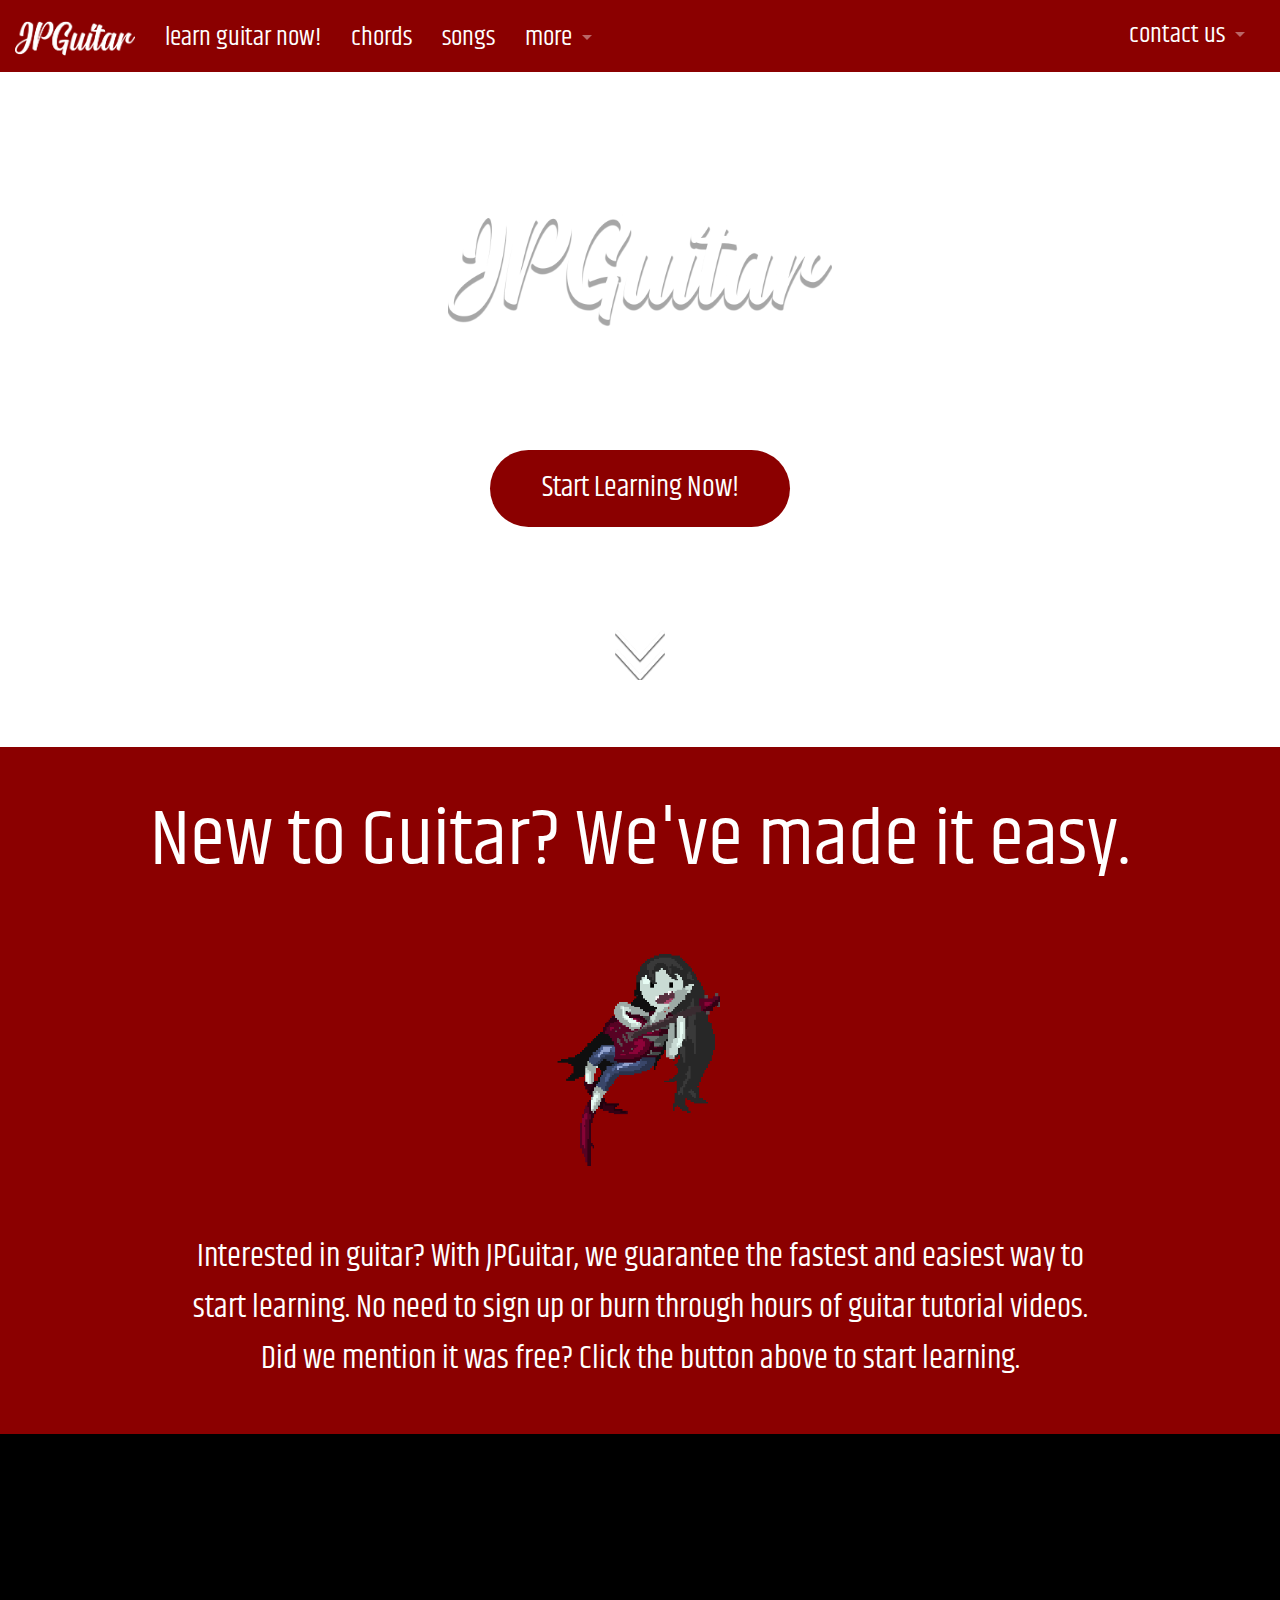
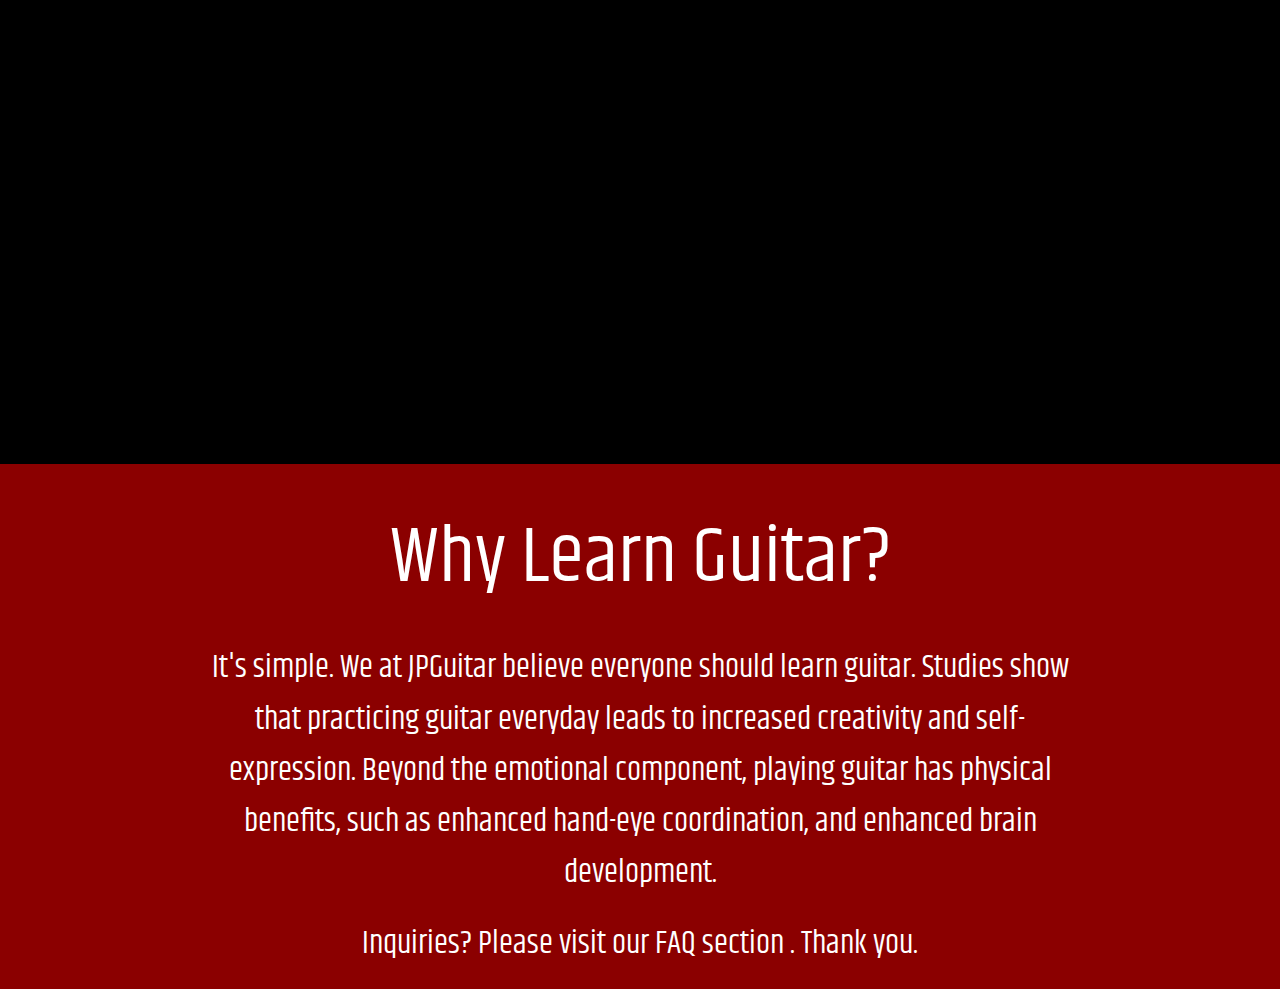
==== commit 2a9efe9b: "Finished navigation. Added core content in Fundamentals." ====
--- a/index.html
+++ b/index.html
@@ -56,13 +56,14 @@
 
 
                <ul class="left">
-                  <li class="toplink"><a href="#" id="topbar1">learn guitar now!</a></li>
+                  <li class="toplink"><a href="tableofcontents.html" id="topbar1">learn guitar now!</a></li>
                   <li class="toplink"> <a href="#" id="topbar1">chords</a></li>
                   <li class="toplink"><a href="#" id="topbar1">songs</a></li>
 
                   <li class="has-dropdown" id="toplink"><a href="#" id="topbar1"> more</a>
-                     <ul class="dropdown">
-                        <li><a href="#"> </a> </li>
+                     <ul class="dropdown" >
+                        <li id="dropdown1"><a href="#" id="dropdownlink"> FAQ </a> </li>
+                        <li id="dropdown1"><a href="#" id="dropdownlink"> Recommended Links </a> </li>
                      </ul>
 
                   </li>
--- a/css/app.css
+++ b/css/app.css
@@ -4,12 +4,7 @@
    scroll-behavior: smooth;
 }
 
-#body {
-
-
-}
-
-
+#body {}
 
 
 .p {
@@ -19,7 +14,7 @@
    font-family: 'Khand', cursive;
    text-align: center;
    color: white;
-   
+
 }
 
 
@@ -30,16 +25,16 @@
    text-align: center;
    font-family: 'Khand', cursive;
    color: white;
-   background-color:darkred;
-   position:relative;
-   
-
-}
-
-#sentence1{
-      padding-top:50px;
-
-   
+   background-color: darkred;
+   position: relative;
+
+
+}
+
+#sentence1 {
+   padding-top: 50px;
+
+
 }
 
 
@@ -77,13 +72,12 @@
    padding-bottom: 15px;
    padding-top: 12px;
    background-color: darkred;
-/*
+   /*
    position:fixed;
    width:100%;
    z-index:1;
    
 */
-
 }
 
 
@@ -99,47 +93,48 @@
    background-size: cover;
    background-position: 0 -200;
    background-attachment: fixed;
-  
-   
+
+
 }
 
 .part2 {
    background-color: darkred;
-   padding-top:30px;
-   overflow:hidden;
-   padding-bottom:30px;
-   
-   
-}
-
-.part3{
-      background-color:black;
-
-   background-image:url(img/IMG_6268%20.JPG);
-   background-size:cover;
-   background-attachment:fixed;
+   padding-top: 30px;
+   overflow: hidden;
+   padding-bottom: 30px;
+
+
+}
+
+.part3 {
+   background-color: black;
+
+   background-image: url(img/IMG_6268%20.JPG);
+   background-size: cover;
+   background-attachment: fixed;
    background-position: 0 -00;
-   height:70%;
-   overflow:hidden;
-   
-}
-
-.part4{
-   background-color:darkred;
-   overflow:hidden;
-
-   
-}
-
-
-.part5{
-   background-color:darkred;
-   overflow:hidden;
-
-   
-}
-#whylearn{
-   padding-top:30px;
+   height: 70%;
+   overflow: hidden;
+
+}
+
+.part4 {
+   background-color: darkred;
+   overflow: hidden;
+
+
+}
+
+
+.part5 {
+   background-color: darkred;
+   overflow: hidden;
+
+
+}
+
+#whylearn {
+   padding-top: 30px;
 
 }
 
@@ -195,8 +190,8 @@
 
 }
 
-#scroll:hover{
-   width:60;
+#scroll:hover {
+   width: 60;
    transition: all 0.3s;
 }
 
@@ -218,8 +213,8 @@
    top: 50%;
    left: 0;
    right: 0;
-   transition: all  0.6s;
-   
+   transition: all 0.6s;
+
 
 
 
@@ -229,7 +224,7 @@
 .button:hover {
    background-color: orangered;
    width: 330px;
-   transition-duration:1s;
+   transition-duration: 1s;
    transition: all 0.6s;
 }
 
@@ -298,48 +293,48 @@
    color: white;
    -webkit-text-stroke-width: 8px;
    -webkit-text-stroke-color: black;
-   position:relative;
-   top:50%;
-
-}
-
-#selectortitle{
-   color:white;
-   font-family:"Khand", sans-serif;
-   font-size:50;
-   position:relative;
-   top:5%;
+   position: relative;
+   top: 50%;
+
+}
+
+#selectortitle {
+   color: white;
+   font-family: "Khand", sans-serif;
+   font-size: 50;
+   position: relative;
+   top: 5%;
    background: rgba(0, 0, 0, 0.7);
-   border-radius:20px;
-   z-index:1;
-         transition-duration: 0.5s;
-
-
-}
-
-#selectorp{
-   
-   color:white;
-   font-family:"Khand", sans-serif;
-   font-size:200%;
-   position:relative;
-   bottom:100px;
-   width:105%;
-   overflow:hidden;
-   right:15px;
+   border-radius: 20px;
+   z-index: 1;
+   transition-duration: 0.5s;
+
+
+}
+
+#selectorp {
+
+   color: white;
+   font-family: "Khand", sans-serif;
+   font-size: 200%;
+   position: relative;
+   bottom: 100px;
+   width: 105%;
+   overflow: hidden;
+   right: 15px;
    background: rgba(0, 0, 0, 0.7);
-      visibility:hidden;
-   transition-duration:0.5s;
-   opacity:0;
-   padding-top:50%;
-   padding-left:10%;
-   padding-right:10%;
-   margin-bottom:-10px;
-   height:100%;
-   
-   
-   
-   
+   visibility: hidden;
+   transition-duration: 0.5s;
+   opacity: 0;
+   padding-top: 50%;
+   padding-left: 10%;
+   padding-right: 10%;
+   margin-bottom: -10px;
+   height: 100%;
+
+
+
+
 }
 
 
@@ -358,12 +353,12 @@
 
 
 #dtab1:hover {
-   display:block;
-   visibility:visible;
+   display: block;
+   visibility: visible;
    background-size: 320%;
    transition-duration: 0.6s;
    cursor: pointer;
-   
+
 
 }
 
@@ -401,23 +396,340 @@
 
 
 #onclick {
-  display:block;
-  height:100%;
-
-}
-
-#onclick:hover #selectorp{
+   display: block;
+   height: 100%;
+
+}
+
+#onclick:hover #selectorp {
    transition-duration: 0.5s;
-   visibility:visible;
-   opacity:1;
+   visibility: visible;
+   opacity: 1;
+
+}
+
+#onclick:hover #selectortitle {
+   background-color: transparent;
+   transition-duration: 0.5s;
+
+}
+
+
+/* fundamentals */
+
+.fpart1 {
+   background-color: darkred;
+   color: white;
+   text-align: center;
+   font-family: "Khand", sans-serif;
+}
+
+#thefundamentals {
+   font-size: 70px;
+}
+
+#introduction {
+   font-size: 30px;
+   padding-top: 10px;
+   margin-bottom: 0;
+   padding-bottom: 30px;
+   margin-right: 20%;
+   margin-left: 20%;
+
+
+}
+
+.fpart1 img {
+   width: 600px;
+   border-radius: 30px;
+   transition: all 1s;
+}
+
+.fpart1 img:hover {
+   cursor: pointer;
+   width: 800px;
+   transition: all 1s;
+
+}
+
+.fpart2 {
+   height: 300px;
+   transition: all 1s;
+   filter: brightness(0.80);
+
+}
+
+.fpart2:hover {
+   transition: all 1s;
+   filter: brightness(1.3);
+}
+
+#thestrings {
+   font-size: 50px;
+   margin-bottom: 0;
+}
+
+#boxlink {
+   display: block;
+   height: 100%;
+   width: 100%;
+}
+
+#guitarbox {
+   background-image: url("img/guitarneckpro.png");
+   background-size: 80%;
+   background-position: center;
+}
+
+#guitarbox:hover {
+   background-size: 90%;
+}
+
+#posturebox {
+   background-image: url(img/posturebox.png);
+   background-position: center;
+   background-size: 100%;
+}
+
+#posturebox:hover {
+   background-position: center;
+   background-size: 110%;
+
+}
+
+#stringfretbox {
+   background-image: url(img/guitarnecklabelfixed.png);
+   background-size: 100%;
+   background-position: center;
+}
+
+#stringfretbox:hover {
+   background-size: 110%;
+}
+
+#startplayingbox {
+   background-image: url(img/fingerguitar.JPG);
+   background-size: 100%;
+   background-position: center;
+}
+
+#startplayingbox:hover {
+   background-size: 110%;
+}
+
+#gettingcomfty {
+   background-color: darkred;
+   height: auto%;
+}
+
+#gettingcomfty a {
+   color: white;
+   font-family: 'Khand', sans-serif;
+   text-align: center;
+   font-size: 90px;
+   padding-top: 70px;
+   padding-bottom: 70px;
+   margin-bottom: 0;
+   height: auto;
+   transition: all 1s;
+}
+
+#gettingcomfty a:hover {
+   color: orange;
+   transition: all 1s;
+   font-size: 95px;
+}
+
+#boxtitle {
+   margin: 0;
+   font-family: 'Khand', sans-serif;
+   color: white;
+   text-align: center;
+   position: relative;
+   height: 100%;
+   padding-top: 50px;
+   font-size: 400%;
+   background-color: rgba(0, 0, 0, 0.4);
+}
+
+#strummingbox {
+   background-image: url(img/strumming.png);
+   background-position: center;
+   background-size: 100%;
+}
+
+#strummingbox:hover {
+   background-size: 110%;
+}
+
+#readchordbox {
+   background-image: url(img/chords.png);
+   background-size: 100%;
+   background-position: center;
+}
+
+#readchordbox:hover {
+   background-size: 110%;
+}
+
+#chordbox {
+   background-image: url(img/playinchords.png);
+   background-size: 100%;
+   background-position: center;
+}
+
+#chordbox:hover {
+   background-size: 110%;
+}
+
+#tablaturebox {
+   background-image: url(img/tabs.png);
+   background-size: 100%;
+   background-position: center;
+}
+
+#tablaturebox:hover {
+   background-size: 110%;
+}
+
+#songbox {
+   background-image: url(img/songs.png);
+   background-size: 100%;
+   background-position: center;
+}
+
+#songbox:hover {
+   background-size: 110%;
+}
+
+.emptyspace{
+   background-color:darkred;
+   height:auto;
+}
+
+.partsguitardiv{
+   background-color:darkred;
    
-}
-
-#onclick:hover #selectortitle{
-   background-color: transparent;
-      transition-duration: 0.5s;
-
-}
-
-
-
+   text-align:center;
+   font-family:'Khand', sans-serif;
+   color:white;
+   height:auto;
+   padding-bottom:50px;
+}
+
+#partsofguitar{
+   font-size:90;
+      background-color:rgba(0,0,0,0.2);
+
+   
+}
+
+.partsguitardiv img{
+   width:900px;
+   transition: all 1s;
+}
+
+.partsguitardiv img:hover{
+   width:1200px;
+   transition: all 1s;
+
+}
+
+#big{
+   font-size:70px;
+   margin-top:20;
+   background-color:rgba(0,0,0,0.1);
+}
+
+#explanation{
+   font-size:30px;
+   margin-left:20%;
+   margin-right:20%;
+   margin-bottom:0;
+}
+
+.returnto{
+   font-size:30px;
+   color:white;
+   background-color:darkred;
+   text-align:center;
+   font-family:'Khand', Sans-serif;
+   padding-top:5px;
+   padding-bottom:5px;
+   width:100%;
+
+
+
+      
+}
+
+#returntolink{
+   color:white;
+   text-align:center;
+   height:50%;
+      transition:all 1s;
+
+   
+}
+
+#returntolink:hover{
+   color:orange;
+   transition:all 1s;
+}
+
+.correctguitarposture{
+  background-color:darkred;
+   text-align:center;
+   font-family:'Khand', sans-serif;
+   color:white;
+   height:auto;
+}
+
+#guitarposture{
+   font-size:90;
+   background-color:rgba(0,0,0,0.2);
+   margin:0;
+}
+
+#holdguitarsentence{
+   margin-right:20%;
+   margin-left:20%;
+   font-size:30px;
+}
+
+#big1{
+   font-size:50px;
+    background-color:rgba(0,0,0,0.1);  
+}
+
+#small1{
+   margin-left:20%;
+   margin-right:20%;
+   font-size:30px;
+   margin-bottom:0;
+   padding:20px;
+   
+}
+
+.correctguitarposture img{
+   width:600px;
+   border-radius:40px;
+   margin:20px;
+   margin-top:0;
+}
+
+#fullscreenstring {
+   background-image:url(img/guitarnecklabelfixed.png);
+   height:50%;
+   background-position:center;
+   background-size:cover;
+
+}
+
+#familar{
+   font-size:30px;
+   margin-left:20%;
+   margin-right:20%;
+   margin-top:20;
+   margin-bottom:20;
+}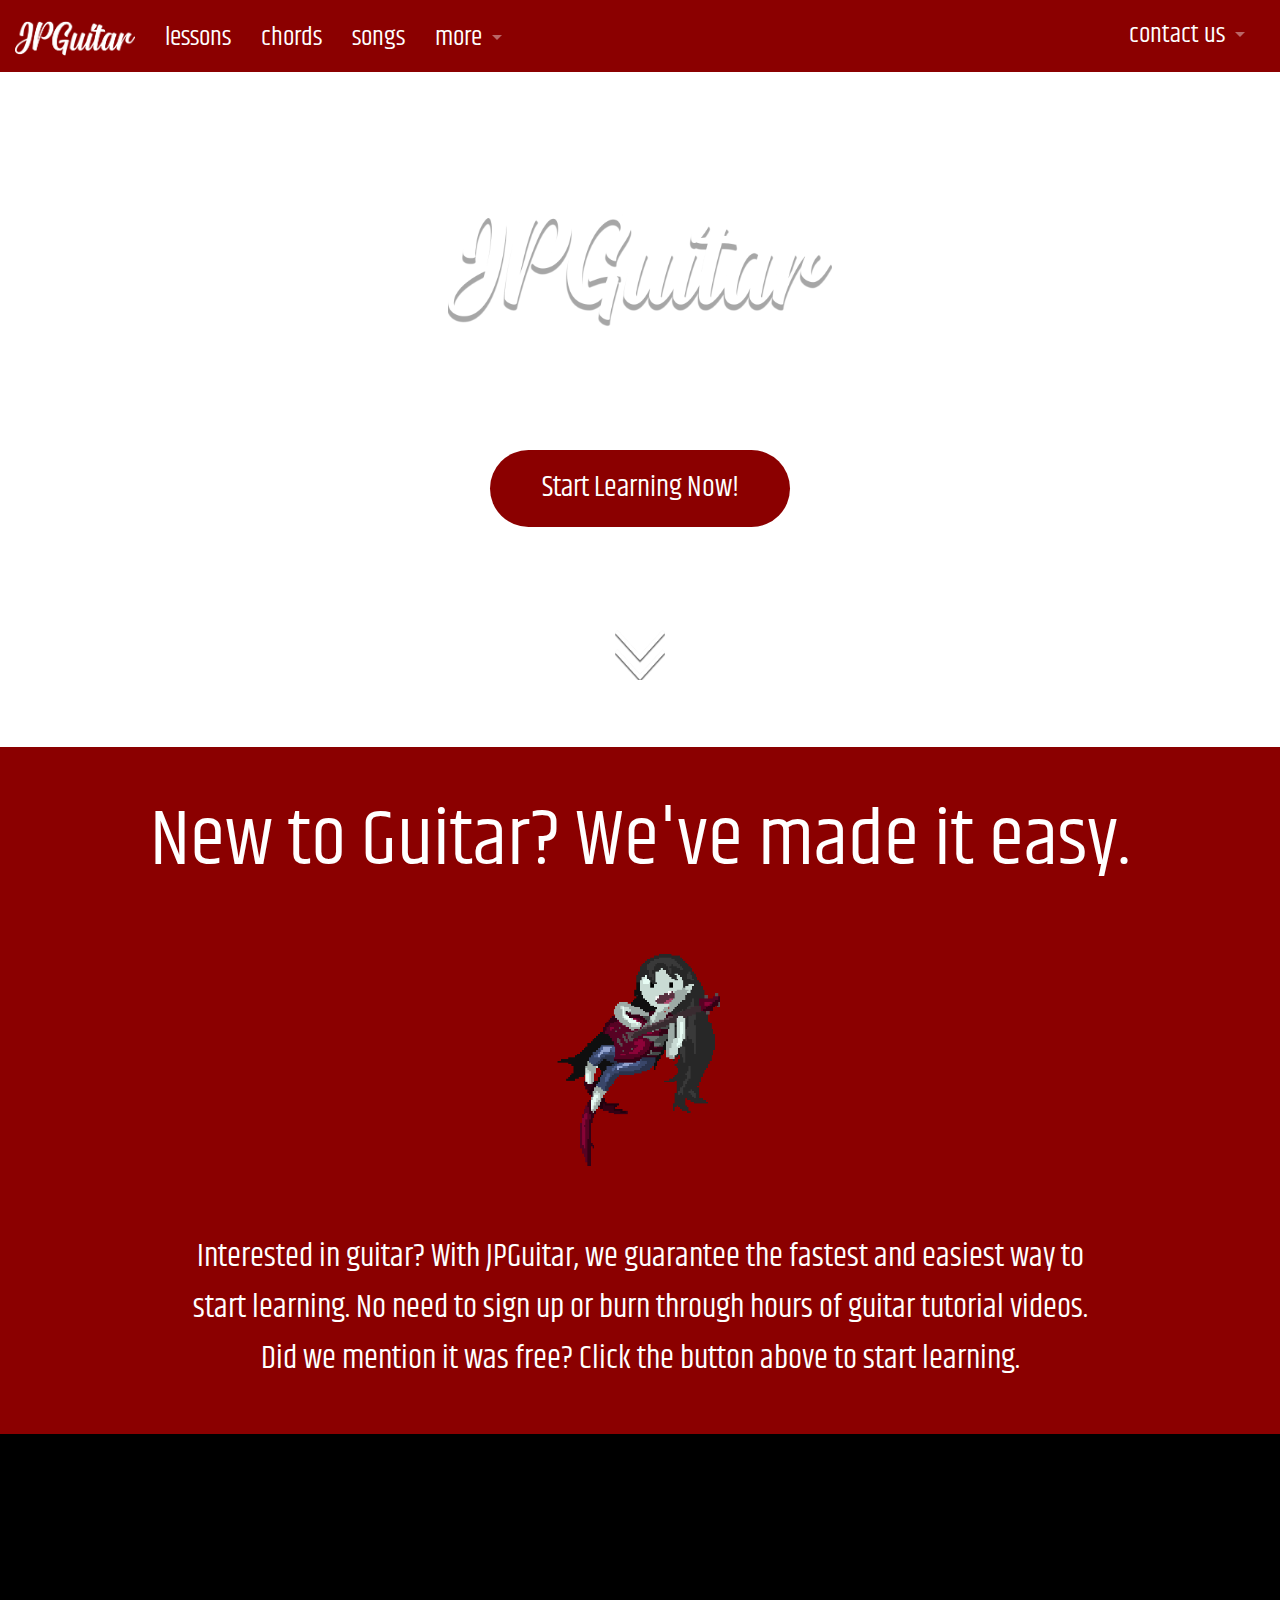
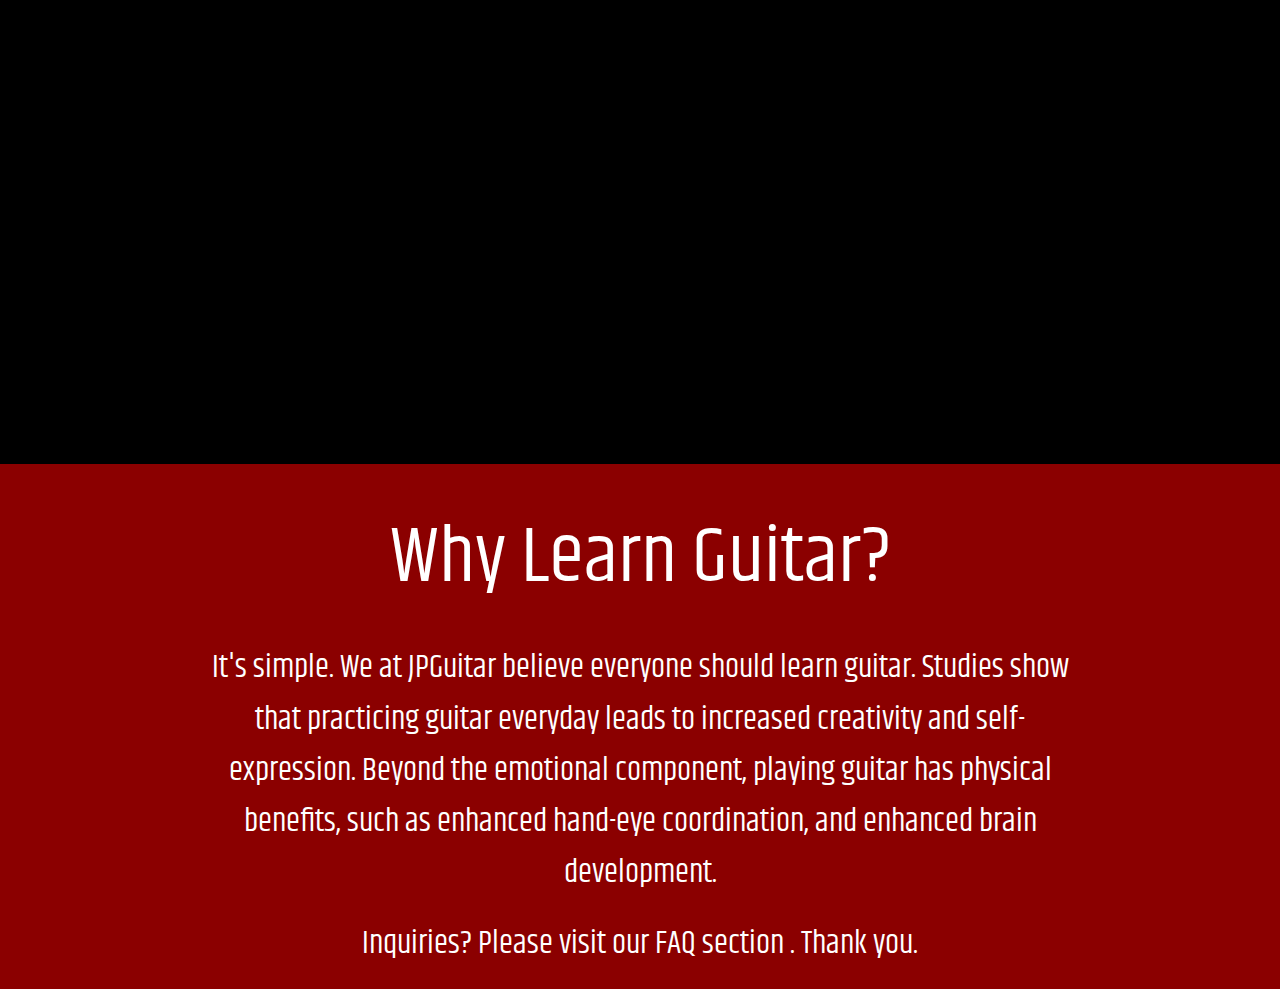
==== commit 0d959782: "Finished Fundamentals and Getting Comfty Content." ====
--- a/index.html
+++ b/index.html
@@ -56,14 +56,14 @@
 
 
                <ul class="left">
-                  <li class="toplink"><a href="tableofcontents.html" id="topbar1">learn guitar now!</a></li>
-                  <li class="toplink"> <a href="#" id="topbar1">chords</a></li>
-                  <li class="toplink"><a href="#" id="topbar1">songs</a></li>
+                  <li class="toplink"><a href="tableofcontents.html" id="topbar1">lessons</a></li>
+                  <li class="toplink"> <a href=CommonChords.html id="topbar1">chords</a></li>
+                  <li class="toplink"><a href=songs.html id="topbar1">songs</a></li>
 
                   <li class="has-dropdown" id="toplink"><a href="#" id="topbar1"> more</a>
                      <ul class="dropdown" >
-                        <li id="dropdown1"><a href="#" id="dropdownlink"> FAQ </a> </li>
-                        <li id="dropdown1"><a href="#" id="dropdownlink"> Recommended Links </a> </li>
+                        <li id="dropdown1"><a href="FAQ.html" id="dropdownlink1"> FAQ </a> </li>
+                        <li id="dropdown1"><a href=RecommendedLinks.html id="dropdownlink1"> Recommended Links </a> </li>
                      </ul>
 
                   </li>
--- a/css/app.css
+++ b/css/app.css
@@ -112,7 +112,7 @@
    background-image: url(img/IMG_6268%20.JPG);
    background-size: cover;
    background-attachment: fixed;
-   background-position: 0 -00;
+   background-position: 0 -100;
    height: 70%;
    overflow: hidden;
 
@@ -253,6 +253,14 @@
    font-size: 20px;
    position: relative;
    left: 20px;
+}
+
+#dropdownlink1 {
+   background-color: darkred;
+   font-family: 'Khand', sans-serif;
+   font-size: 20px;
+   position: relative;
+   left: 10px;
 }
 
 .right li {
@@ -648,6 +656,14 @@
    margin-bottom:0;
 }
 
+#explanation1{
+	  font-size:30px;
+   margin-left:20%;
+   margin-right:20%;
+   margin-bottom:30;
+	
+}
+
 .returnto{
    font-size:30px;
    color:white;
@@ -732,4 +748,57 @@
    margin-right:20%;
    margin-top:20;
    margin-bottom:20;
+}
+
+.correctguitarposture iframe{
+   margin-bottom:30px;
+}
+
+#gobacktotop{
+   font-size:30px;
+	color:yellow;
+
+}
+
+#chorddiagram{
+	width:400px;
+	margin:10px;
+	border-radius:20px;
+}
+
+#chorddiagram1{
+	width:440px;
+	margin:10px;
+		border-radius:20px;
+
+}
+
+#description{
+	font-size:70px;
+}
+
+#chords{
+	width:40%;
+	border-radius:20px;
+	margin-top:30px;
+}
+
+#tabs{
+	
+}
+
+#small2{
+	font-size:30px;
+	padding-bottom:20px;
+		margin-left:20%;
+	margin-right:20%;
+	
+}
+
+#big2{
+	font-size:60px;
+	padding-top:20px;
+	margin-bottom:0;
+	margin-left:20%;
+	margin-right:20%;
 }